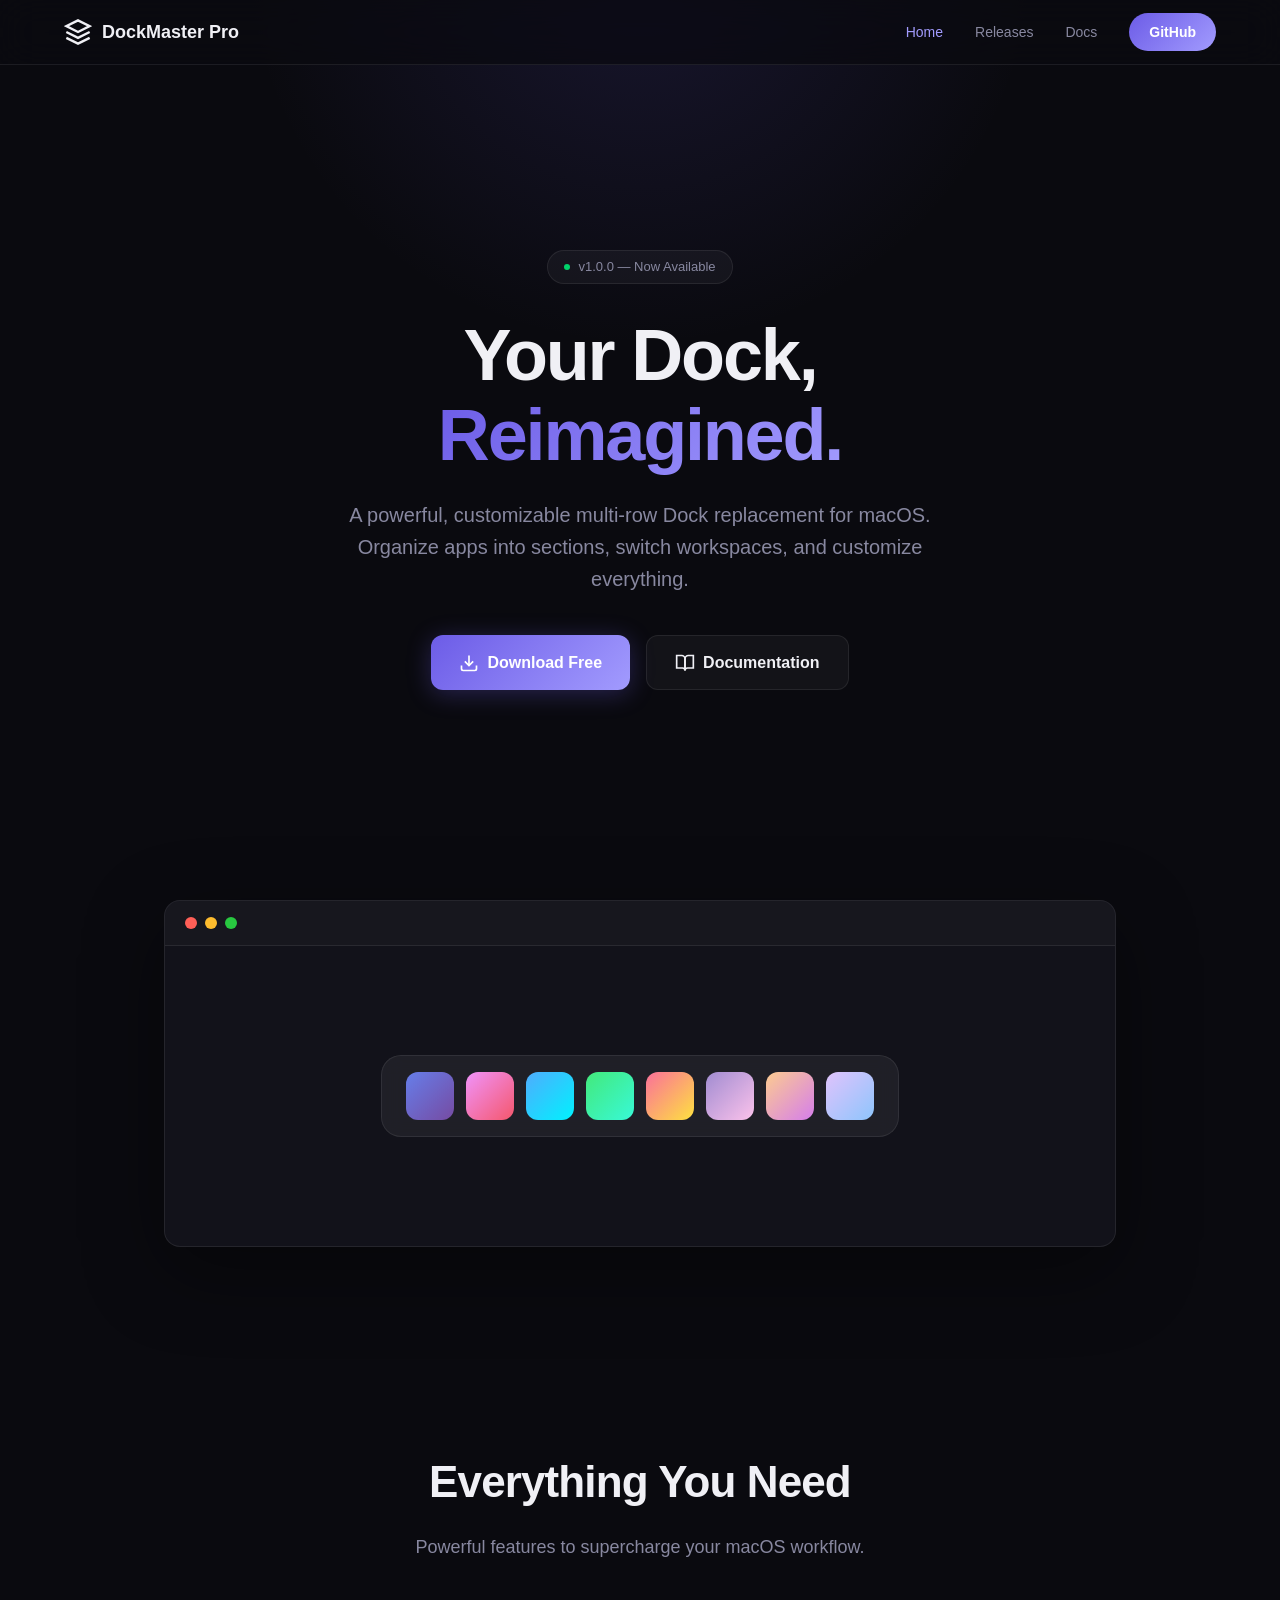
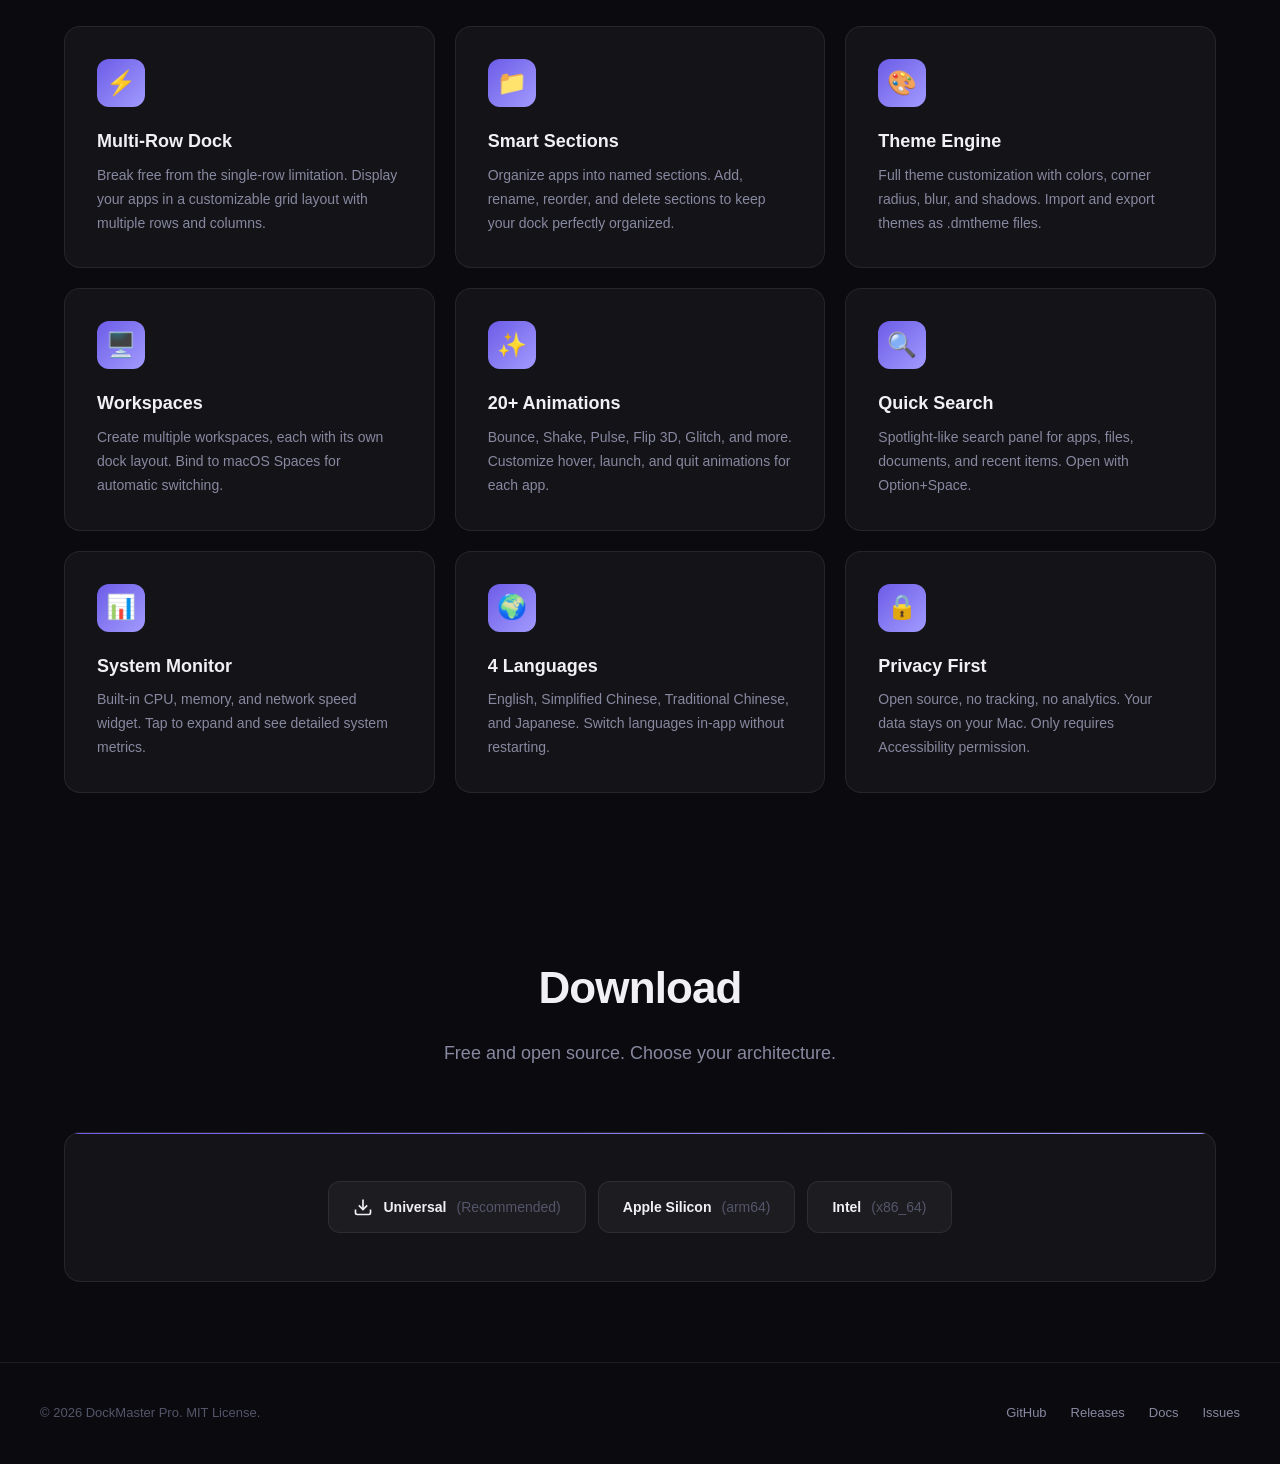
==== index.html @ 3c24e2ac "feat: launch product website" ====
<!DOCTYPE html>
<html lang="en">
<head>
    <meta charset="UTF-8">
    <meta name="viewport" content="width=device-width, initial-scale=1.0">
    <title>DockMaster Pro — Custom Multi-Row Dock for macOS</title>
    <meta name="description" content="A powerful, customizable multi-row Dock replacement for macOS. Organize apps into sections, switch workspaces, and customize everything.">
    <link rel="icon" href="data:image/svg+xml,<svg xmlns='http://www.w3.org/2000/svg' viewBox='0 0 100 100'><text y='.9em' font-size='90'>⚓</text></svg>">
    <link rel="stylesheet" href="css/style.css">
</head>
<body>

<nav id="nav">
    <div class="nav-inner">
        <a href="index.html" class="nav-logo">
            <svg viewBox="0 0 24 24" fill="none" stroke="currentColor" stroke-width="2">
                <path d="M12 2L2 7l10 5 10-5-10-5z"/>
                <path d="M2 17l10 5 10-5"/>
                <path d="M2 12l10 5 10-5"/>
            </svg>
            DockMaster Pro
        </a>
        <button class="nav-toggle" onclick="document.querySelector('.nav-links').classList.toggle('open')" aria-label="Menu">
            <span></span><span></span><span></span>
        </button>
        <div class="nav-links">
            <a href="index.html" class="active">Home</a>
            <a href="releases.html">Releases</a>
            <a href="docs.html">Docs</a>
            <a href="https://github.com/devlive-community/DockMaster" class="nav-cta" target="_blank">GitHub</a>
        </div>
    </div>
</nav>

<section class="hero">
    <div class="hero-badge">
        <span class="dot"></span>
        v1.0.0 — Now Available
    </div>
    <h1>Your Dock,<br><span class="gradient">Reimagined.</span></h1>
    <p>A powerful, customizable multi-row Dock replacement for macOS. Organize apps into sections, switch workspaces, and customize everything.</p>
    <div class="hero-actions">
        <a href="releases.html" class="btn btn-primary">
            <svg width="20" height="20" viewBox="0 0 24 24" fill="none" stroke="currentColor" stroke-width="2"><path d="M21 15v4a2 2 0 0 1-2 2H5a2 2 0 0 1-2-2v-4"/><polyline points="7 10 12 15 17 10"/><line x1="12" y1="15" x2="12" y2="3"/></svg>
            Download Free
        </a>
        <a href="docs.html" class="btn btn-secondary">
            <svg width="20" height="20" viewBox="0 0 24 24" fill="none" stroke="currentColor" stroke-width="2"><path d="M2 3h6a4 4 0 0 1 4 4v14a3 3 0 0 0-3-3H2z"/><path d="M22 3h-6a4 4 0 0 0-4 4v14a3 3 0 0 1 3-3h7z"/></svg>
            Documentation
        </a>
    </div>
</section>

<div class="mockup-container">
    <div class="mockup fade-in">
        <div class="mockup-bar">
            <div class="mockup-dot"></div>
            <div class="mockup-dot"></div>
            <div class="mockup-dot"></div>
        </div>
        <div class="mockup-content">
            <div class="mock-dock">
                <div class="mock-icon" style="background: linear-gradient(135deg, #667eea, #764ba2);"></div>
                <div class="mock-icon" style="background: linear-gradient(135deg, #f093fb, #f5576c);"></div>
                <div class="mock-icon" style="background: linear-gradient(135deg, #4facfe, #00f2fe);"></div>
                <div class="mock-icon" style="background: linear-gradient(135deg, #43e97b, #38f9d7);"></div>
                <div class="mock-icon" style="background: linear-gradient(135deg, #fa709a, #fee140);"></div>
                <div class="mock-icon" style="background: linear-gradient(135deg, #a18cd1, #fbc2eb);"></div>
                <div class="mock-icon" style="background: linear-gradient(135deg, #fccb90, #d57eeb);"></div>
                <div class="mock-icon" style="background: linear-gradient(135deg, #e0c3fc, #8ec5fc);"></div>
            </div>
        </div>
    </div>
</div>

<section class="section" id="features">
    <div class="section-header fade-in">
        <h2>Everything You Need</h2>
        <p>Powerful features to supercharge your macOS workflow.</p>
    </div>
    <div class="features-grid">
        <div class="feature-card fade-in">
            <div class="feature-icon">⚡</div>
            <h3>Multi-Row Dock</h3>
            <p>Break free from the single-row limitation. Display your apps in a customizable grid layout with multiple rows and columns.</p>
        </div>
        <div class="feature-card fade-in">
            <div class="feature-icon">📁</div>
            <h3>Smart Sections</h3>
            <p>Organize apps into named sections. Add, rename, reorder, and delete sections to keep your dock perfectly organized.</p>
        </div>
        <div class="feature-card fade-in">
            <div class="feature-icon">🎨</div>
            <h3>Theme Engine</h3>
            <p>Full theme customization with colors, corner radius, blur, and shadows. Import and export themes as .dmtheme files.</p>
        </div>
        <div class="feature-card fade-in">
            <div class="feature-icon">🖥️</div>
            <h3>Workspaces</h3>
            <p>Create multiple workspaces, each with its own dock layout. Bind to macOS Spaces for automatic switching.</p>
        </div>
        <div class="feature-card fade-in">
            <div class="feature-icon">✨</div>
            <h3>20+ Animations</h3>
            <p>Bounce, Shake, Pulse, Flip 3D, Glitch, and more. Customize hover, launch, and quit animations for each app.</p>
        </div>
        <div class="feature-card fade-in">
            <div class="feature-icon">🔍</div>
            <h3>Quick Search</h3>
            <p>Spotlight-like search panel for apps, files, documents, and recent items. Open with Option+Space.</p>
        </div>
        <div class="feature-card fade-in">
            <div class="feature-icon">📊</div>
            <h3>System Monitor</h3>
            <p>Built-in CPU, memory, and network speed widget. Tap to expand and see detailed system metrics.</p>
        </div>
        <div class="feature-card fade-in">
            <div class="feature-icon">🌍</div>
            <h3>4 Languages</h3>
            <p>English, Simplified Chinese, Traditional Chinese, and Japanese. Switch languages in-app without restarting.</p>
        </div>
        <div class="feature-card fade-in">
            <div class="feature-icon">🔒</div>
            <h3>Privacy First</h3>
            <p>Open source, no tracking, no analytics. Your data stays on your Mac. Only requires Accessibility permission.</p>
        </div>
    </div>
</section>

<section class="section" id="download">
    <div class="section-header fade-in">
        <h2>Download</h2>
        <p>Free and open source. Choose your architecture.</p>
    </div>
    <div class="download-card fade-in">
        <div class="download-options">
            <a href="https://github.com/devlive-community/DockMaster-Pro/releases/latest" class="download-btn" target="_blank">
                <svg width="20" height="20" viewBox="0 0 24 24" fill="none" stroke="currentColor" stroke-width="2"><path d="M21 15v4a2 2 0 0 1-2 2H5a2 2 0 0 1-2-2v-4"/><polyline points="7 10 12 15 17 10"/><line x1="12" y1="15" x2="12" y2="3"/></svg>
                Universal <span class="arch">(Recommended)</span>
            </a>
            <a href="https://github.com/devlive-community/DockMaster-Pro/releases/latest" class="download-btn" target="_blank">
                Apple Silicon <span class="arch">(arm64)</span>
            </a>
            <a href="https://github.com/devlive-community/DockMaster-Pro/releases/latest" class="download-btn" target="_blank">
                Intel <span class="arch">(x86_64)</span>
            </a>
        </div>
    </div>
</section>

<footer>
    <div class="footer-inner">
        <p>© 2026 DockMaster Pro. MIT License.</p>
        <div class="footer-links">
            <a href="https://github.com/devlive-community/DockMaster" target="_blank">GitHub</a>
            <a href="releases.html">Releases</a>
            <a href="docs.html">Docs</a>
            <a href="https://github.com/devlive-community/DockMaster/issues" target="_blank">Issues</a>
        </div>
    </div>
</footer>

<script src="js/main.js"></script>
</body>
</html>
---- css/style.css ----
/* ═══════════════════════════════════════════
   DockMaster Pro — Global Styles
   ═══════════════════════════════════════════ */

:root {
    --bg-primary: #0a0a0f;
    --bg-secondary: #12121a;
    --bg-card: rgba(255, 255, 255, 0.04);
    --bg-card-hover: rgba(255, 255, 255, 0.08);
    --text-primary: #f0f0f5;
    --text-secondary: #8888a0;
    --text-muted: #55556a;
    --accent: #6c5ce7;
    --accent-light: #a29bfe;
    --accent-glow: rgba(108, 92, 231, 0.3);
    --border: rgba(255, 255, 255, 0.08);
    --gradient-1: linear-gradient(135deg, #6c5ce7, #a29bfe);
    --gradient-2: linear-gradient(135deg, #0a0a0f 0%, #1a1a2e 100%);
    --radius: 16px;
    --radius-sm: 8px;
    --transition: 0.3s cubic-bezier(0.4, 0, 0.2, 1);
    --max-width: 1200px;
}

* { margin: 0; padding: 0; box-sizing: border-box; }

html { scroll-behavior: smooth; }

body {
    font-family: -apple-system, BlinkMacSystemFont, 'SF Pro Display', 'Segoe UI', Roboto, sans-serif;
    background: var(--bg-primary);
    color: var(--text-primary);
    line-height: 1.6;
    -webkit-font-smoothing: antialiased;
    overflow-x: hidden;
}

/* ── Navigation ────────────────────────── */
nav {
    position: fixed;
    top: 0;
    width: 100%;
    z-index: 1000;
    backdrop-filter: blur(20px) saturate(180%);
    -webkit-backdrop-filter: blur(20px) saturate(180%);
    background: rgba(10, 10, 15, 0.8);
    border-bottom: 1px solid var(--border);
    transition: var(--transition);
}

nav.scrolled { background: rgba(10, 10, 15, 0.95); }

.nav-inner {
    max-width: var(--max-width);
    margin: 0 auto;
    padding: 0 24px;
    height: 64px;
    display: flex;
    align-items: center;
    justify-content: space-between;
}

.nav-logo {
    display: flex;
    align-items: center;
    gap: 10px;
    font-size: 18px;
    font-weight: 700;
    color: var(--text-primary);
    text-decoration: none;
}

.nav-logo svg { width: 28px; height: 28px; }

.nav-links { display: flex; align-items: center; gap: 32px; }

.nav-links a {
    color: var(--text-secondary);
    text-decoration: none;
    font-size: 14px;
    font-weight: 500;
    transition: var(--transition);
}

.nav-links a:hover { color: var(--text-primary); }
.nav-links a.active { color: var(--accent-light); }

.nav-cta {
    background: var(--gradient-1) !important;
    color: white !important;
    padding: 8px 20px;
    border-radius: 20px;
    font-weight: 600 !important;
    transition: var(--transition);
}

.nav-cta:hover { transform: translateY(-1px); box-shadow: 0 4px 20px var(--accent-glow); }

/* ── Mobile Menu ───────────────────────── */
.nav-toggle {
    display: none;
    flex-direction: column;
    gap: 5px;
    background: none;
    border: none;
    cursor: pointer;
    padding: 4px;
}

.nav-toggle span {
    display: block;
    width: 24px;
    height: 2px;
    background: var(--text-primary);
    border-radius: 2px;
    transition: var(--transition);
}

/* ── Hero ──────────────────────────────── */
.hero {
    min-height: 100vh;
    display: flex;
    flex-direction: column;
    align-items: center;
    justify-content: center;
    text-align: center;
    padding: 120px 24px 80px;
    position: relative;
    overflow: hidden;
}

.hero::before {
    content: '';
    position: absolute;
    top: -50%;
    left: 50%;
    transform: translateX(-50%);
    width: 800px;
    height: 800px;
    background: radial-gradient(circle, var(--accent-glow) 0%, transparent 70%);
    pointer-events: none;
    opacity: 0.5;
}

.hero-badge {
    display: inline-flex;
    align-items: center;
    gap: 8px;
    padding: 6px 16px;
    background: var(--bg-card);
    border: 1px solid var(--border);
    border-radius: 20px;
    font-size: 13px;
    color: var(--text-secondary);
    margin-bottom: 32px;
    position: relative;
}

.hero-badge .dot {
    width: 6px;
    height: 6px;
    background: #00d26a;
    border-radius: 50%;
    animation: pulse 2s ease-in-out infinite;
}

@keyframes pulse {
    0%, 100% { opacity: 1; }
    50% { opacity: 0.3; }
}

.hero h1 {
    font-size: clamp(40px, 8vw, 72px);
    font-weight: 800;
    letter-spacing: -0.03em;
    line-height: 1.1;
    margin-bottom: 24px;
    position: relative;
}

.hero h1 .gradient {
    background: var(--gradient-1);
    -webkit-background-clip: text;
    -webkit-text-fill-color: transparent;
    background-clip: text;
}

.hero p {
    font-size: clamp(16px, 2vw, 20px);
    color: var(--text-secondary);
    max-width: 600px;
    margin-bottom: 40px;
    position: relative;
}

.hero-actions {
    display: flex;
    gap: 16px;
    flex-wrap: wrap;
    justify-content: center;
    position: relative;
}

/* ── Buttons ───────────────────────────── */
.btn {
    display: inline-flex;
    align-items: center;
    gap: 8px;
    padding: 14px 28px;
    border-radius: 12px;
    font-size: 16px;
    font-weight: 600;
    text-decoration: none;
    transition: var(--transition);
    cursor: pointer;
    border: none;
}

.btn-primary {
    background: var(--gradient-1);
    color: white;
    box-shadow: 0 4px 24px var(--accent-glow);
}

.btn-primary:hover {
    transform: translateY(-2px);
    box-shadow: 0 8px 32px var(--accent-glow);
}

.btn-secondary {
    background: var(--bg-card);
    color: var(--text-primary);
    border: 1px solid var(--border);
}

.btn-secondary:hover {
    background: var(--bg-card-hover);
    border-color: rgba(255, 255, 255, 0.15);
}

/* ── Section ───────────────────────────── */
.section {
    max-width: var(--max-width);
    margin: 0 auto;
    padding: 80px 24px;
}

.section-header {
    text-align: center;
    margin-bottom: 64px;
}

.section-header h2 {
    font-size: clamp(28px, 4vw, 44px);
    font-weight: 800;
    letter-spacing: -0.02em;
    margin-bottom: 16px;
}

.section-header p {
    font-size: 18px;
    color: var(--text-secondary);
    max-width: 500px;
    margin: 0 auto;
}

/* ── Feature Grid ──────────────────────── */
.features-grid {
    display: grid;
    grid-template-columns: repeat(auto-fit, minmax(320px, 1fr));
    gap: 20px;
}

.feature-card {
    background: var(--bg-card);
    border: 1px solid var(--border);
    border-radius: var(--radius);
    padding: 32px;
    transition: var(--transition);
}

.feature-card:hover {
    background: var(--bg-card-hover);
    border-color: rgba(255, 255, 255, 0.12);
    transform: translateY(-4px);
}

.feature-icon {
    width: 48px;
    height: 48px;
    border-radius: 12px;
    background: var(--gradient-1);
    display: flex;
    align-items: center;
    justify-content: center;
    margin-bottom: 20px;
    font-size: 24px;
}

.feature-card h3 {
    font-size: 18px;
    font-weight: 700;
    margin-bottom: 8px;
}

.feature-card p {
    font-size: 14px;
    color: var(--text-secondary);
    line-height: 1.7;
}

/* ── Mockup ────────────────────────────── */
.mockup-container {
    max-width: 1000px;
    margin: 0 auto;
    padding: 0 24px 120px;
}

.mockup {
    background: var(--bg-secondary);
    border: 1px solid var(--border);
    border-radius: var(--radius);
    overflow: hidden;
    box-shadow: 0 24px 80px rgba(0, 0, 0, 0.4);
}

.mockup-bar {
    display: flex;
    align-items: center;
    gap: 8px;
    padding: 16px 20px;
    background: rgba(255, 255, 255, 0.02);
    border-bottom: 1px solid var(--border);
}

.mockup-dot {
    width: 12px;
    height: 12px;
    border-radius: 50%;
}

.mockup-dot:nth-child(1) { background: #ff5f57; }
.mockup-dot:nth-child(2) { background: #febc2e; }
.mockup-dot:nth-child(3) { background: #28c840; }

.mockup-content {
    padding: 40px;
    min-height: 300px;
    display: flex;
    flex-direction: column;
    align-items: center;
    justify-content: center;
}

.mock-dock {
    display: flex;
    gap: 12px;
    padding: 16px 24px;
    background: rgba(255, 255, 255, 0.06);
    border: 1px solid var(--border);
    border-radius: 20px;
    backdrop-filter: blur(10px);
}

.mock-icon {
    width: 48px;
    height: 48px;
    border-radius: 12px;
    transition: var(--transition);
}

.mock-icon:hover { transform: translateY(-8px) scale(1.1); }

/* ── Screenshot Grid ───────────────────── */
.screenshot-grid {
    display: grid;
    grid-template-columns: repeat(auto-fit, minmax(300px, 1fr));
    gap: 20px;
}

.screenshot-card {
    background: var(--bg-card);
    border: 1px solid var(--border);
    border-radius: var(--radius);
    overflow: hidden;
    transition: var(--transition);
}

.screenshot-card:hover {
    transform: translateY(-4px);
    border-color: rgba(255, 255, 255, 0.12);
}

.screenshot-placeholder {
    height: 200px;
    background: var(--gradient-2);
    display: flex;
    align-items: center;
    justify-content: center;
    font-size: 48px;
    opacity: 0.5;
}

.screenshot-card .caption {
    padding: 20px;
}

.screenshot-card .caption h4 {
    font-size: 16px;
    font-weight: 600;
    margin-bottom: 4px;
}

.screenshot-card .caption p {
    font-size: 13px;
    color: var(--text-secondary);
}

/* ── Download Card ─────────────────────── */
.download-card {
    background: var(--bg-card);
    border: 1px solid var(--border);
    border-radius: var(--radius);
    padding: 48px;
    text-align: center;
    position: relative;
    overflow: hidden;
}

.download-card::before {
    content: '';
    position: absolute;
    top: 0;
    left: 0;
    right: 0;
    height: 1px;
    background: var(--gradient-1);
}

.download-card h2 {
    font-size: 32px;
    font-weight: 800;
    margin-bottom: 12px;
}

.download-card > p {
    color: var(--text-secondary);
    margin-bottom: 32px;
}

.download-options {
    display: flex;
    gap: 12px;
    justify-content: center;
    flex-wrap: wrap;
}

.download-btn {
    display: inline-flex;
    align-items: center;
    gap: 10px;
    padding: 14px 24px;
    border-radius: 12px;
    font-size: 14px;
    font-weight: 600;
    text-decoration: none;
    transition: var(--transition);
    border: 1px solid var(--border);
    color: var(--text-primary);
    background: var(--bg-card);
}

.download-btn:hover {
    background: var(--bg-card-hover);
    transform: translateY(-2px);
}

.download-btn .arch {
    color: var(--text-muted);
    font-weight: 400;
}

/* ── Releases Page ─────────────────────── */
.releases-list {
    display: flex;
    flex-direction: column;
    gap: 24px;
}

.release-item {
    background: var(--bg-card);
    border: 1px solid var(--border);
    border-radius: var(--radius);
    padding: 32px;
    transition: var(--transition);
}

.release-item:hover {
    background: var(--bg-card-hover);
    border-color: rgba(255, 255, 255, 0.12);
}

.release-header {
    display: flex;
    align-items: center;
    justify-content: space-between;
    margin-bottom: 16px;
    flex-wrap: wrap;
    gap: 12px;
}

.release-tag {
    font-size: 24px;
    font-weight: 700;
}

.release-date {
    font-size: 13px;
    color: var(--text-muted);
}

.release-notes {
    color: var(--text-secondary);
    line-height: 1.8;
}

.release-notes h3 {
    color: var(--text-primary);
    font-size: 16px;
    margin: 16px 0 8px;
}

.release-notes ul {
    list-style: none;
    padding-left: 0;
}

.release-notes li {
    position: relative;
    padding-left: 20px;
    margin-bottom: 4px;
}

.release-notes li::before {
    content: '•';
    position: absolute;
    left: 0;
    color: var(--accent);
}

.release-assets {
    display: flex;
    gap: 12px;
    margin-top: 20px;
    flex-wrap: wrap;
}

.release-asset {
    display: inline-flex;
    align-items: center;
    gap: 6px;
    padding: 8px 16px;
    background: var(--bg-secondary);
    border: 1px solid var(--border);
    border-radius: var(--radius-sm);
    font-size: 13px;
    color: var(--text-secondary);
    text-decoration: none;
    transition: var(--transition);
}

.release-asset:hover {
    background: var(--bg-card-hover);
    color: var(--text-primary);
}

/* ── Docs Page ─────────────────────────── */
.docs-layout {
    display: grid;
    grid-template-columns: 260px 1fr;
    gap: 48px;
    max-width: var(--max-width);
    margin: 0 auto;
    padding: 100px 24px 80px;
}

.docs-sidebar {
    position: sticky;
    top: 80px;
    height: fit-content;
}

.docs-sidebar h3 {
    font-size: 13px;
    text-transform: uppercase;
    letter-spacing: 0.1em;
    color: var(--text-muted);
    margin-bottom: 12px;
    padding: 0 12px;
}

.docs-nav {
    list-style: none;
}

.docs-nav li {
    margin-bottom: 2px;
}

.docs-nav a {
    display: block;
    padding: 8px 12px;
    color: var(--text-secondary);
    text-decoration: none;
    font-size: 14px;
    border-radius: var(--radius-sm);
    transition: var(--transition);
}

.docs-nav a:hover {
    background: var(--bg-card);
    color: var(--text-primary);
}

.docs-nav a.active {
    background: var(--bg-card-hover);
    color: var(--accent-light);
}

.docs-content {
    max-width: 720px;
}

.docs-content h1 {
    font-size: 36px;
    font-weight: 800;
    margin-bottom: 16px;
}

.docs-content h2 {
    font-size: 24px;
    font-weight: 700;
    margin: 48px 0 16px;
    padding-top: 24px;
    border-top: 1px solid var(--border);
}

.docs-content h3 {
    font-size: 18px;
    font-weight: 600;
    margin: 32px 0 12px;
}

.docs-content p {
    color: var(--text-secondary);
    margin-bottom: 16px;
    line-height: 1.8;
}

.docs-content code {
    background: var(--bg-secondary);
    border: 1px solid var(--border);
    padding: 2px 8px;
    border-radius: 4px;
    font-size: 14px;
    font-family: 'SF Mono', 'Fira Code', monospace;
}

.docs-content pre {
    background: var(--bg-secondary);
    border: 1px solid var(--border);
    border-radius: var(--radius-sm);
    padding: 20px;
    overflow-x: auto;
    margin: 16px 0;
}

.docs-content pre code {
    background: none;
    border: none;
    padding: 0;
}

.docs-content ul, .docs-content ol {
    color: var(--text-secondary);
    padding-left: 24px;
    margin-bottom: 16px;
}

.docs-content li {
    margin-bottom: 8px;
    line-height: 1.7;
}

/* ── Footer ────────────────────────────── */
footer {
    border-top: 1px solid var(--border);
    padding: 40px 24px;
}

.footer-inner {
    max-width: var(--max-width);
    margin: 0 auto;
    display: flex;
    justify-content: space-between;
    align-items: center;
    flex-wrap: wrap;
    gap: 16px;
}

.footer-inner p {
    font-size: 13px;
    color: var(--text-muted);
}

.footer-links { display: flex; gap: 24px; }

.footer-links a {
    font-size: 13px;
    color: var(--text-secondary);
    text-decoration: none;
    transition: var(--transition);
}

.footer-links a:hover { color: var(--text-primary); }

/* ── Animations ────────────────────────── */
.fade-in {
    opacity: 0;
    transform: translateY(20px);
    transition: opacity 0.6s ease, transform 0.6s ease;
}

.fade-in.visible {
    opacity: 1;
    transform: translateY(0);
}

/* ── Responsive ────────────────────────── */
@media (max-width: 768px) {
    .nav-links { display: none; }
    .nav-toggle { display: flex; }
    .nav-links.open {
        display: flex;
        flex-direction: column;
        position: absolute;
        top: 64px;
        left: 0;
        right: 0;
        background: rgba(10, 10, 15, 0.98);
        padding: 24px;
        gap: 16px;
        border-bottom: 1px solid var(--border);
    }
    .hero { padding: 100px 24px 60px; }
    .features-grid { grid-template-columns: 1fr; }
    .screenshot-grid { grid-template-columns: 1fr; }
    .download-card { padding: 32px 24px; }
    .footer-inner { flex-direction: column; }
    .docs-layout { grid-template-columns: 1fr; }
    .docs-sidebar { position: static; }
    .release-header { flex-direction: column; align-items: flex-start; }
}
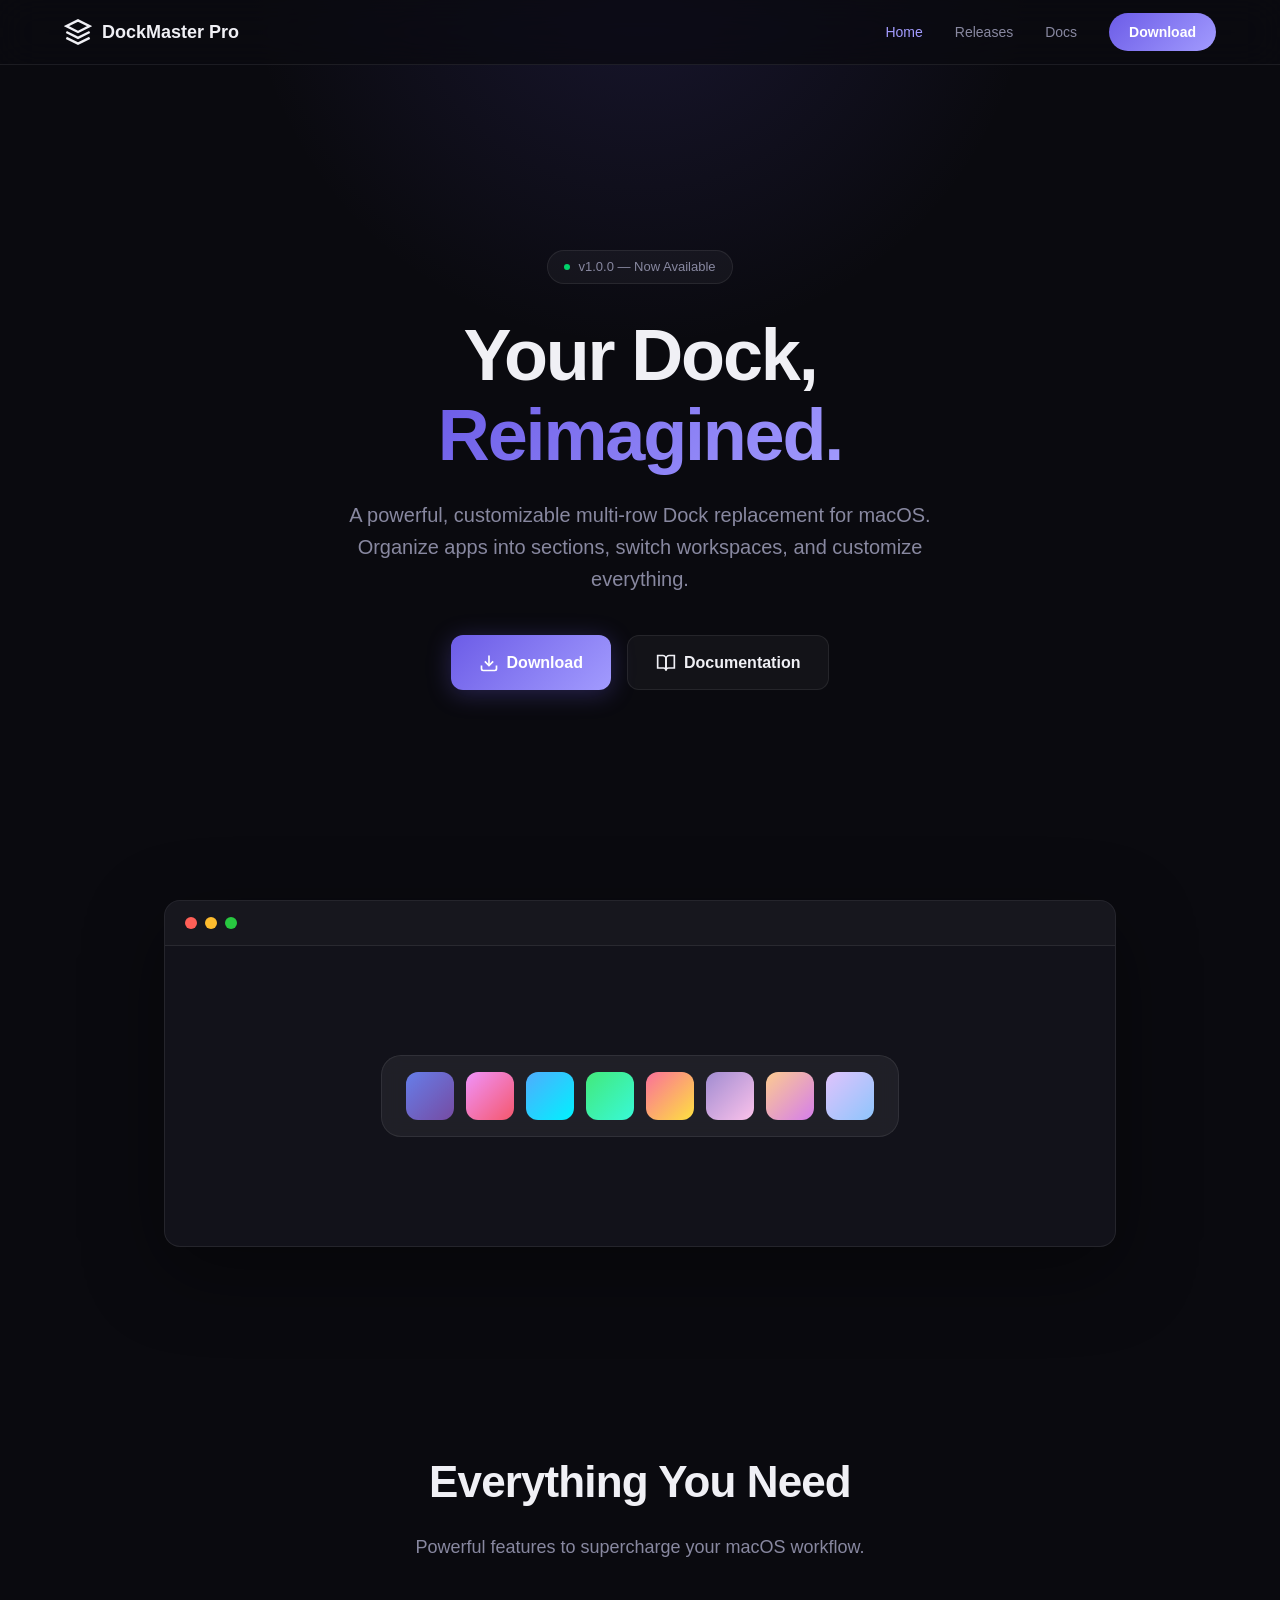
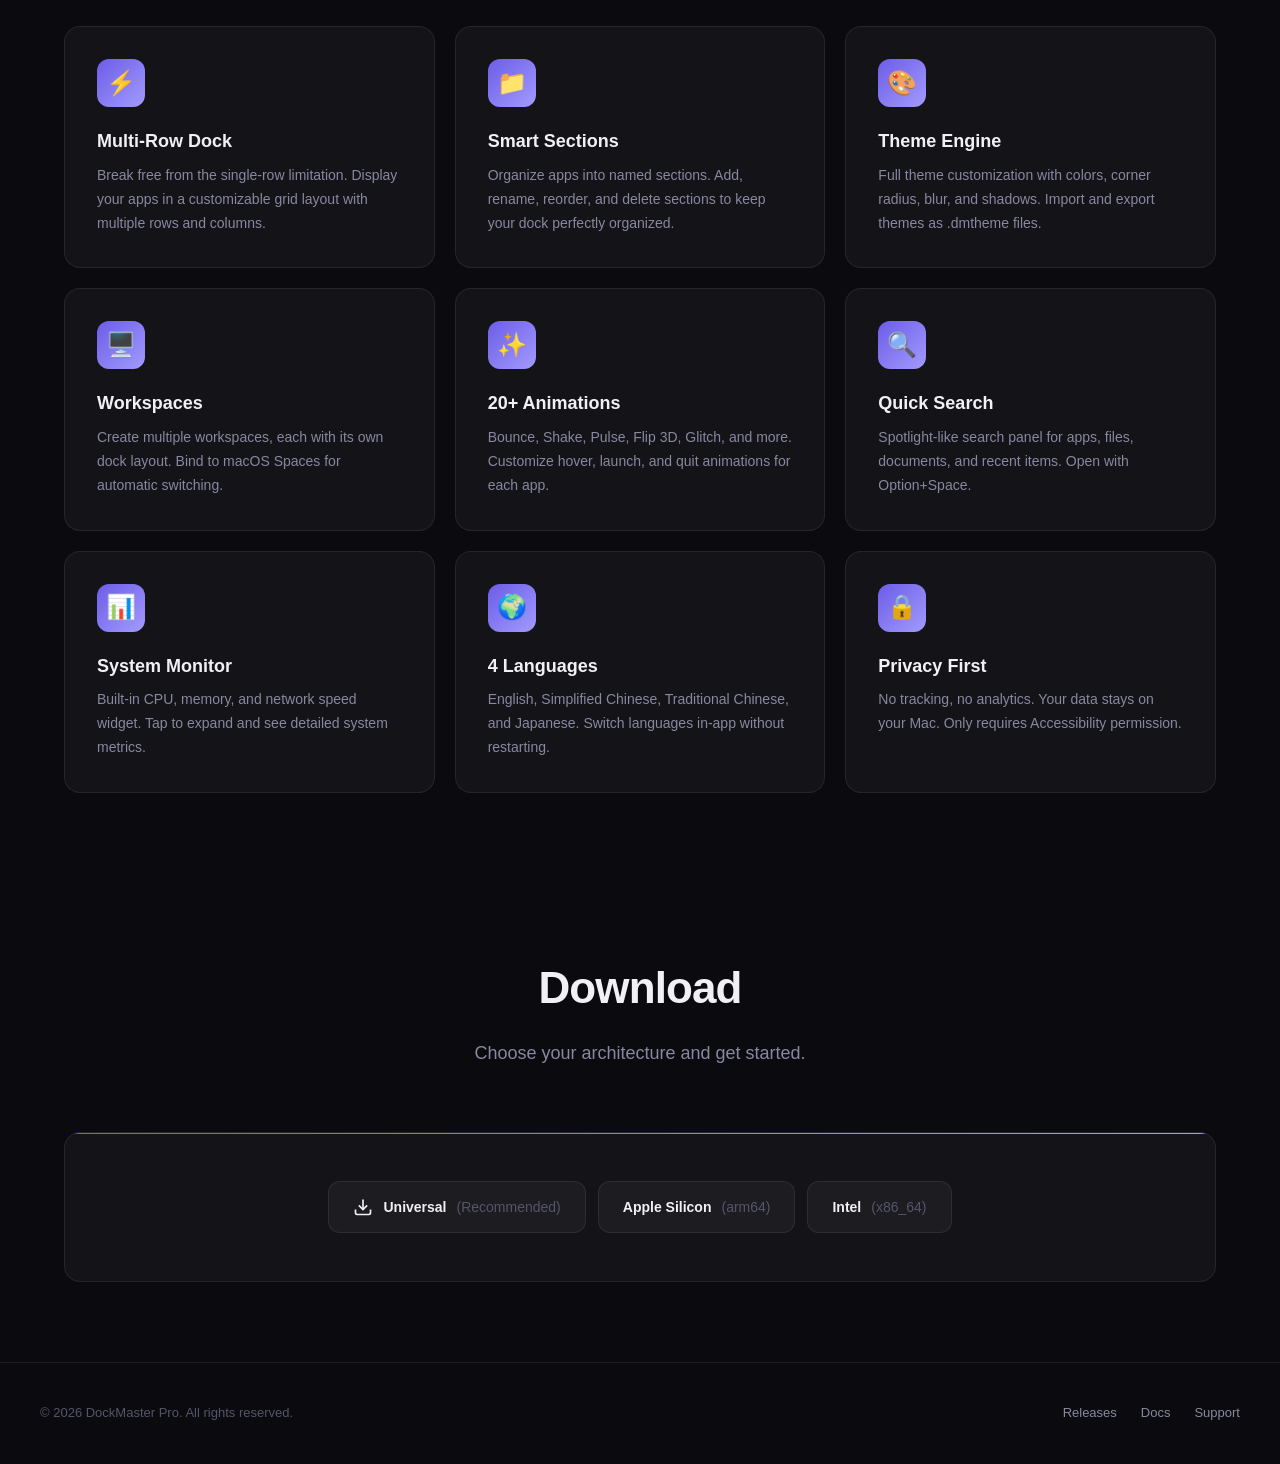
==== commit 26fd29c5: "feat: launch product website" ====
--- a/index.html
+++ b/index.html
@@ -27,7 +27,7 @@
             <a href="index.html" class="active">Home</a>
             <a href="releases.html">Releases</a>
             <a href="docs.html">Docs</a>
-            <a href="https://github.com/devlive-community/DockMaster" class="nav-cta" target="_blank">GitHub</a>
+            <a href="#download" class="nav-cta">Download</a>
         </div>
     </div>
 </nav>
@@ -40,9 +40,9 @@
     <h1>Your Dock,<br><span class="gradient">Reimagined.</span></h1>
     <p>A powerful, customizable multi-row Dock replacement for macOS. Organize apps into sections, switch workspaces, and customize everything.</p>
     <div class="hero-actions">
-        <a href="releases.html" class="btn btn-primary">
+        <a href="#download" class="btn btn-primary">
             <svg width="20" height="20" viewBox="0 0 24 24" fill="none" stroke="currentColor" stroke-width="2"><path d="M21 15v4a2 2 0 0 1-2 2H5a2 2 0 0 1-2-2v-4"/><polyline points="7 10 12 15 17 10"/><line x1="12" y1="15" x2="12" y2="3"/></svg>
-            Download Free
+            Download
         </a>
         <a href="docs.html" class="btn btn-secondary">
             <svg width="20" height="20" viewBox="0 0 24 24" fill="none" stroke="currentColor" stroke-width="2"><path d="M2 3h6a4 4 0 0 1 4 4v14a3 3 0 0 0-3-3H2z"/><path d="M22 3h-6a4 4 0 0 0-4 4v14a3 3 0 0 1 3-3h7z"/></svg>
@@ -122,7 +122,7 @@
         <div class="feature-card fade-in">
             <div class="feature-icon">🔒</div>
             <h3>Privacy First</h3>
-            <p>Open source, no tracking, no analytics. Your data stays on your Mac. Only requires Accessibility permission.</p>
+            <p>No tracking, no analytics. Your data stays on your Mac. Only requires Accessibility permission.</p>
         </div>
     </div>
 </section>
@@ -130,18 +130,18 @@
 <section class="section" id="download">
     <div class="section-header fade-in">
         <h2>Download</h2>
-        <p>Free and open source. Choose your architecture.</p>
+        <p>Choose your architecture and get started.</p>
     </div>
     <div class="download-card fade-in">
         <div class="download-options">
-            <a href="https://github.com/devlive-community/DockMaster-Pro/releases/latest" class="download-btn" target="_blank">
+            <a href="releases.html" class="download-btn">
                 <svg width="20" height="20" viewBox="0 0 24 24" fill="none" stroke="currentColor" stroke-width="2"><path d="M21 15v4a2 2 0 0 1-2 2H5a2 2 0 0 1-2-2v-4"/><polyline points="7 10 12 15 17 10"/><line x1="12" y1="15" x2="12" y2="3"/></svg>
                 Universal <span class="arch">(Recommended)</span>
             </a>
-            <a href="https://github.com/devlive-community/DockMaster-Pro/releases/latest" class="download-btn" target="_blank">
+            <a href="releases.html" class="download-btn">
                 Apple Silicon <span class="arch">(arm64)</span>
             </a>
-            <a href="https://github.com/devlive-community/DockMaster-Pro/releases/latest" class="download-btn" target="_blank">
+            <a href="releases.html" class="download-btn">
                 Intel <span class="arch">(x86_64)</span>
             </a>
         </div>
@@ -150,12 +150,11 @@
 
 <footer>
     <div class="footer-inner">
-        <p>© 2026 DockMaster Pro. MIT License.</p>
+        <p>© 2026 DockMaster Pro. All rights reserved.</p>
         <div class="footer-links">
-            <a href="https://github.com/devlive-community/DockMaster" target="_blank">GitHub</a>
             <a href="releases.html">Releases</a>
             <a href="docs.html">Docs</a>
-            <a href="https://github.com/devlive-community/DockMaster/issues" target="_blank">Issues</a>
+            <a href="mailto:support@dockmaster.app">Support</a>
         </div>
     </div>
 </footer>
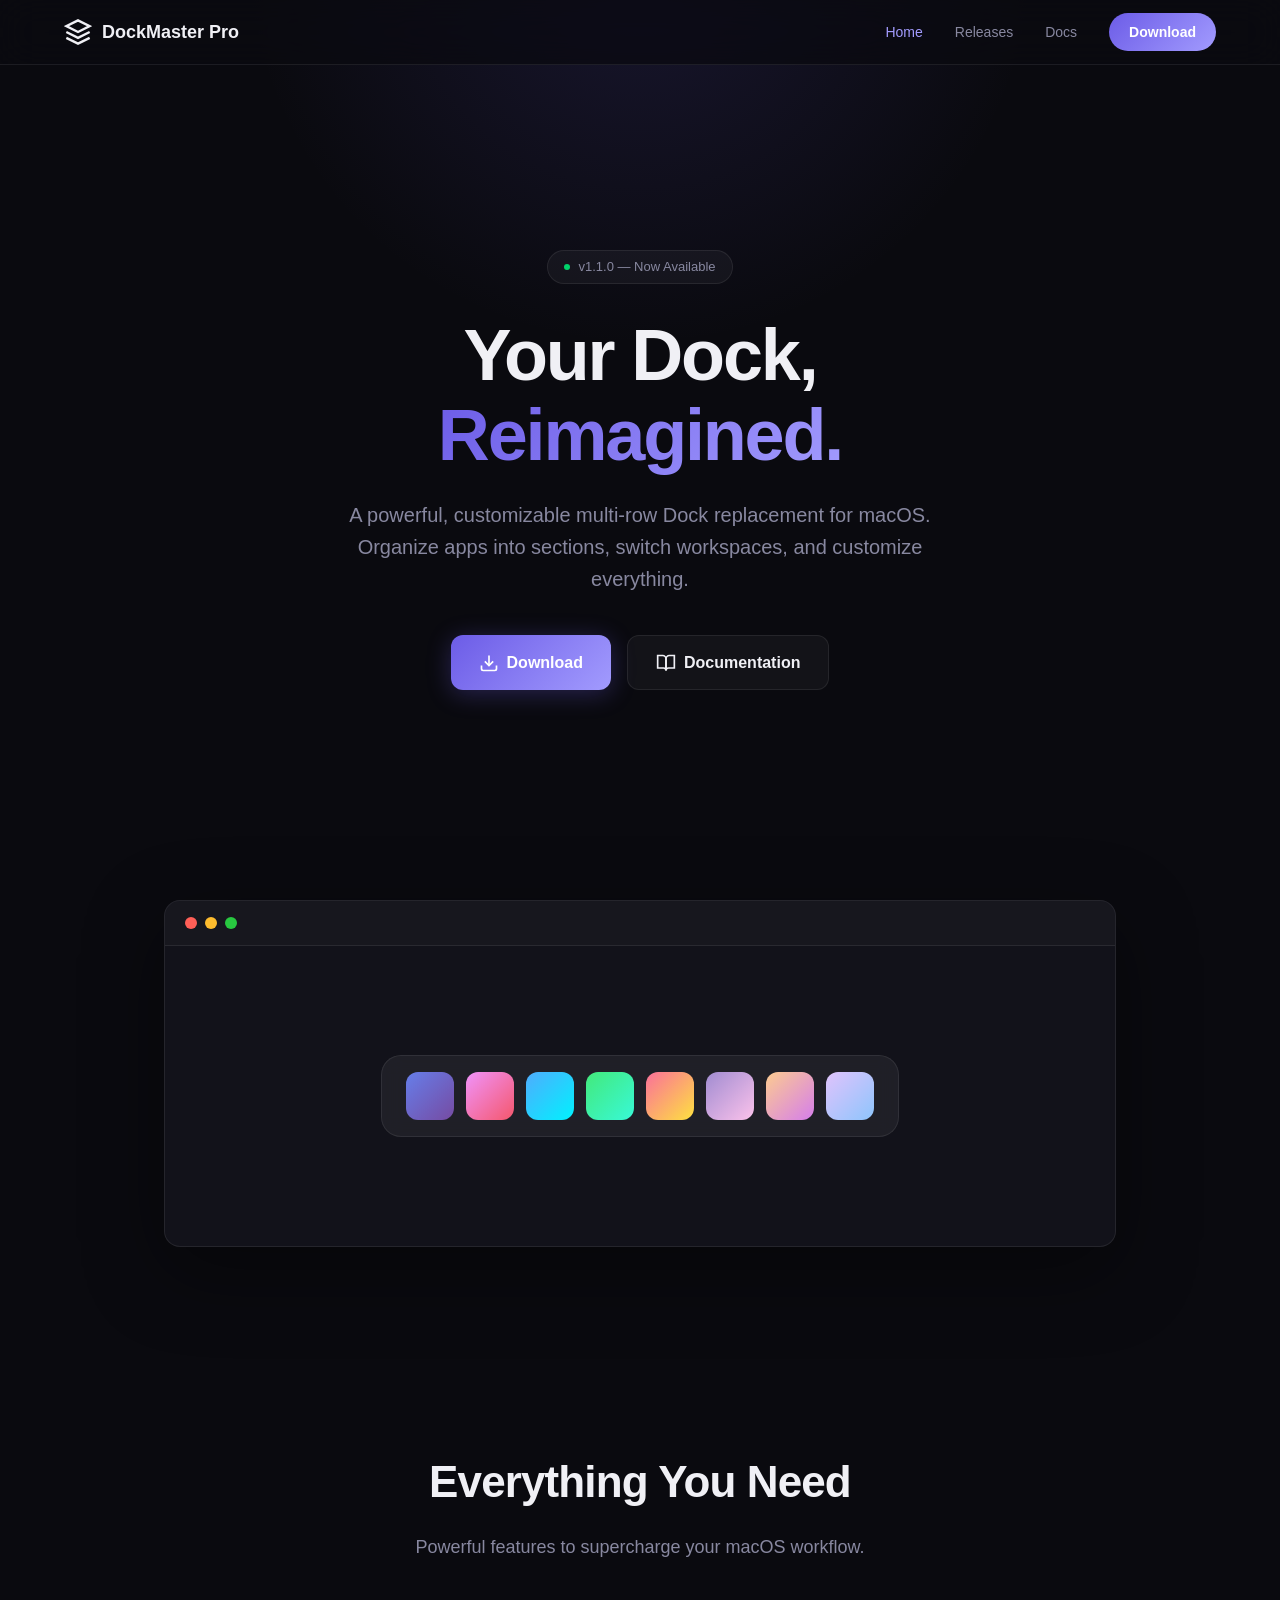
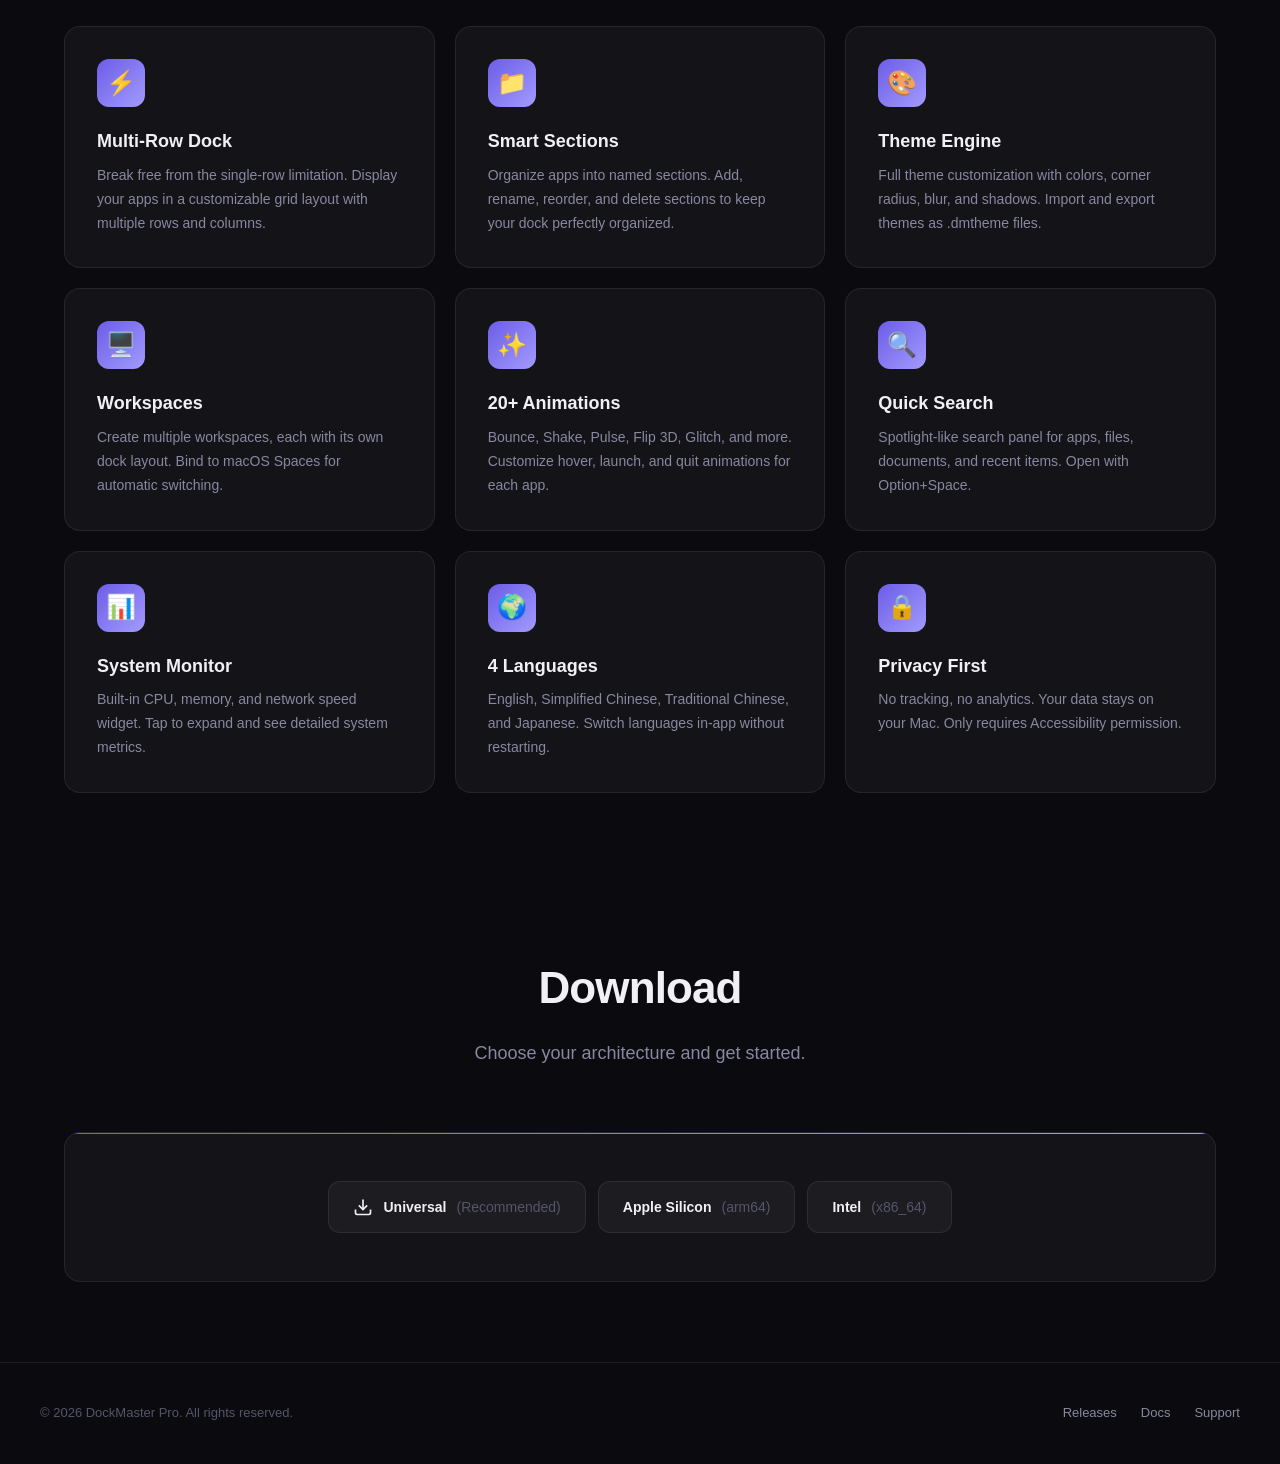
==== commit b5bd3d8f: "feat: release v1.1.0 with hover magnification, icon badges, drawer UX, and drag-and-drop" ====
--- a/index.html
+++ b/index.html
@@ -35,7 +35,7 @@
 <section class="hero">
     <div class="hero-badge">
         <span class="dot"></span>
-        v1.0.0 — Now Available
+        v1.1.0 — Now Available
     </div>
     <h1>Your Dock,<br><span class="gradient">Reimagined.</span></h1>
     <p>A powerful, customizable multi-row Dock replacement for macOS. Organize apps into sections, switch workspaces, and customize everything.</p>
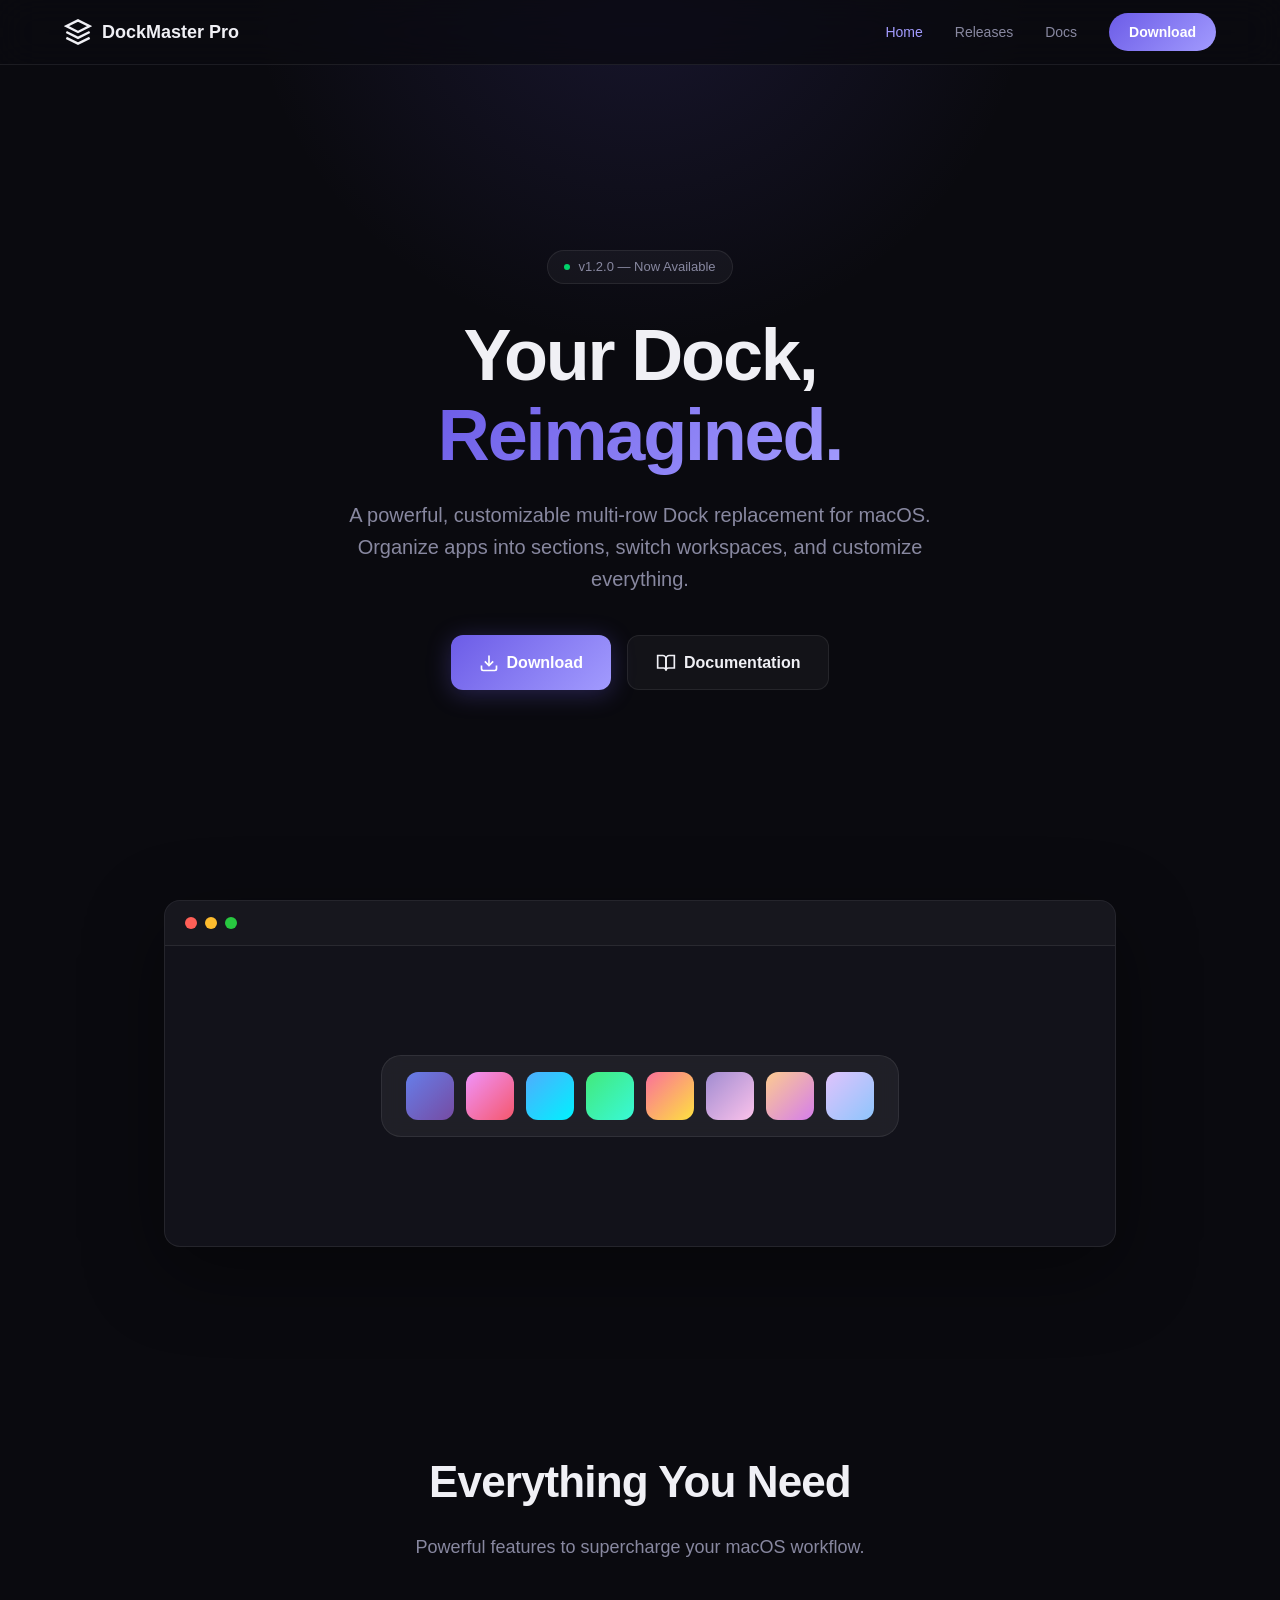
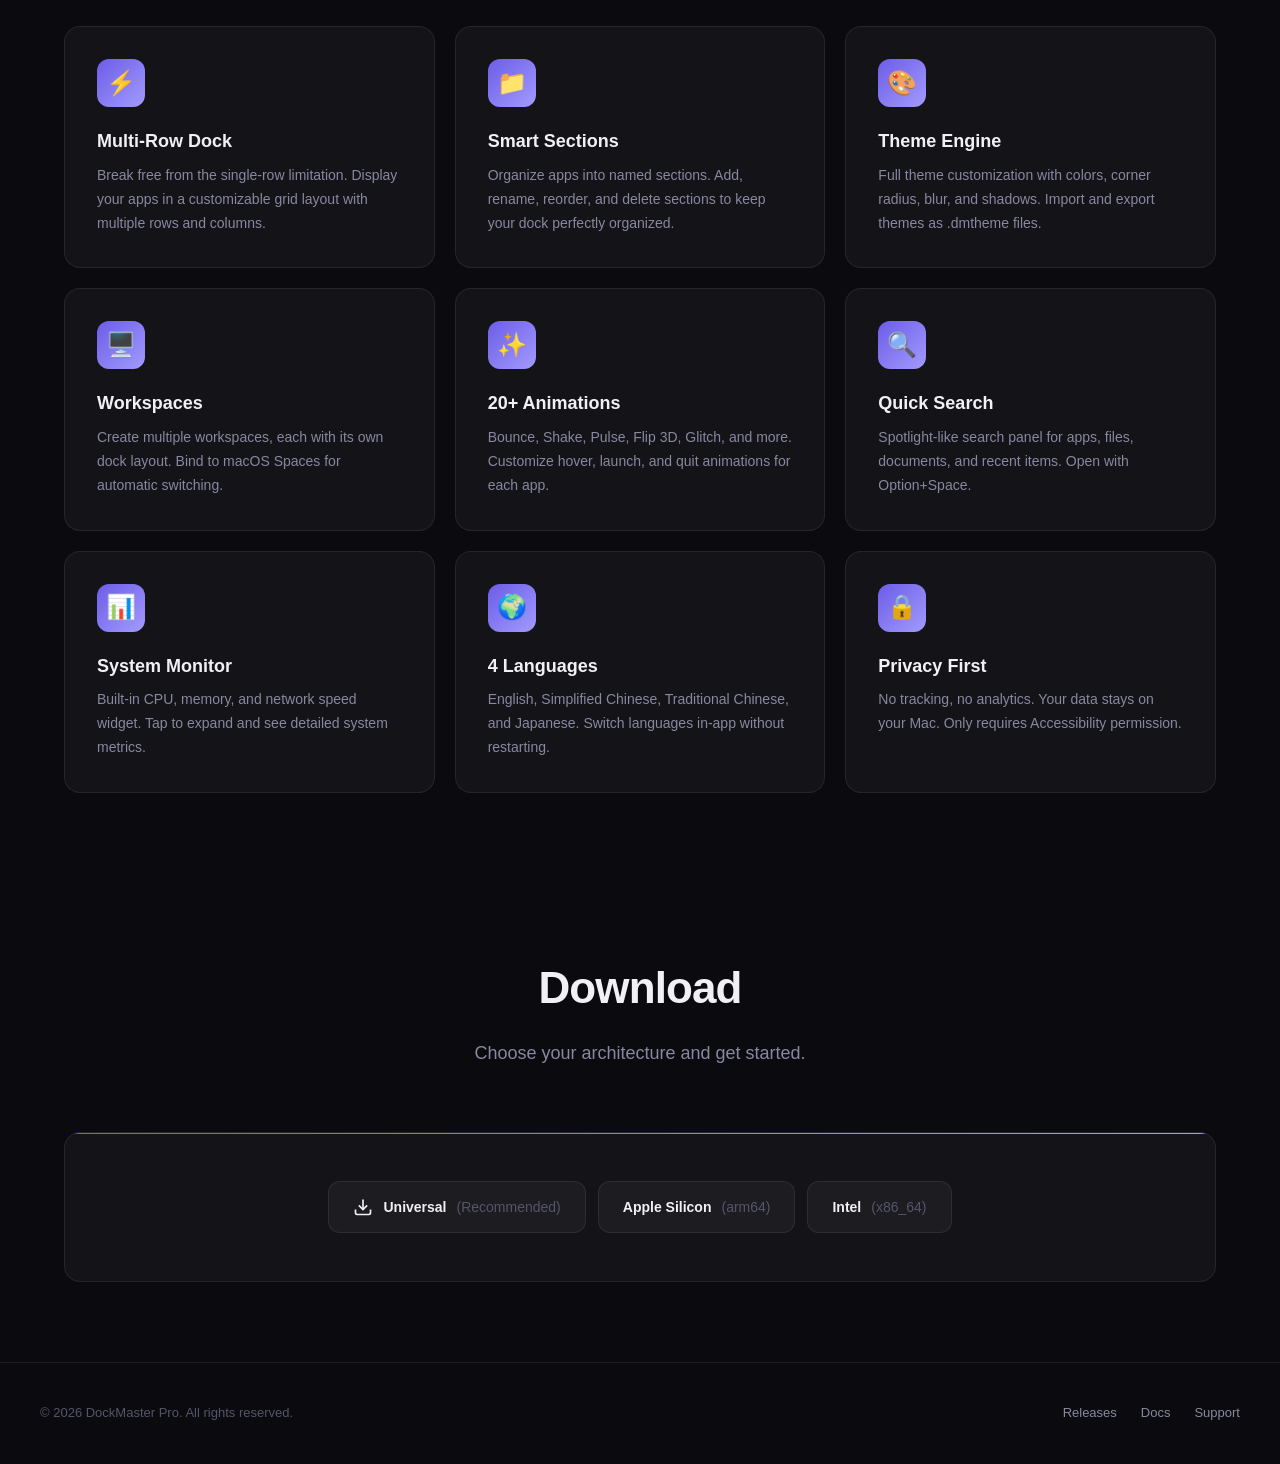
==== commit cd6b481e: "docs: add v1.2.0 release notes and update to latest version" ====
--- a/index.html
+++ b/index.html
@@ -35,7 +35,7 @@
 <section class="hero">
     <div class="hero-badge">
         <span class="dot"></span>
-        v1.1.0 — Now Available
+        v1.2.0 — Now Available
     </div>
     <h1>Your Dock,<br><span class="gradient">Reimagined.</span></h1>
     <p>A powerful, customizable multi-row Dock replacement for macOS. Organize apps into sections, switch workspaces, and customize everything.</p>
--- a/css/style.css
+++ b/css/style.css
@@ -690,6 +690,43 @@
 .docs-content li {
     margin-bottom: 8px;
     line-height: 1.7;
+}
+
+/* ── Docs Table ──────────────────────── */
+.docs-table {
+    width: 100%;
+    border-collapse: collapse;
+    margin: 16px 0;
+    font-size: 14px;
+}
+
+.docs-table thead {
+    background: var(--bg-card);
+}
+
+.docs-table th {
+    text-align: left;
+    padding: 12px 16px;
+    font-weight: 600;
+    color: var(--text-primary);
+    border-bottom: 2px solid var(--border);
+}
+
+.docs-table td {
+    padding: 12px 16px;
+    border-bottom: 1px solid var(--border);
+    color: var(--text-secondary);
+}
+
+.docs-table tbody tr:hover {
+    background: var(--bg-card-hover);
+}
+
+.docs-table code {
+    background: var(--bg-card);
+    padding: 2px 6px;
+    border-radius: 4px;
+    font-size: 13px;
 }
 
 /* ── Footer ────────────────────────────── */
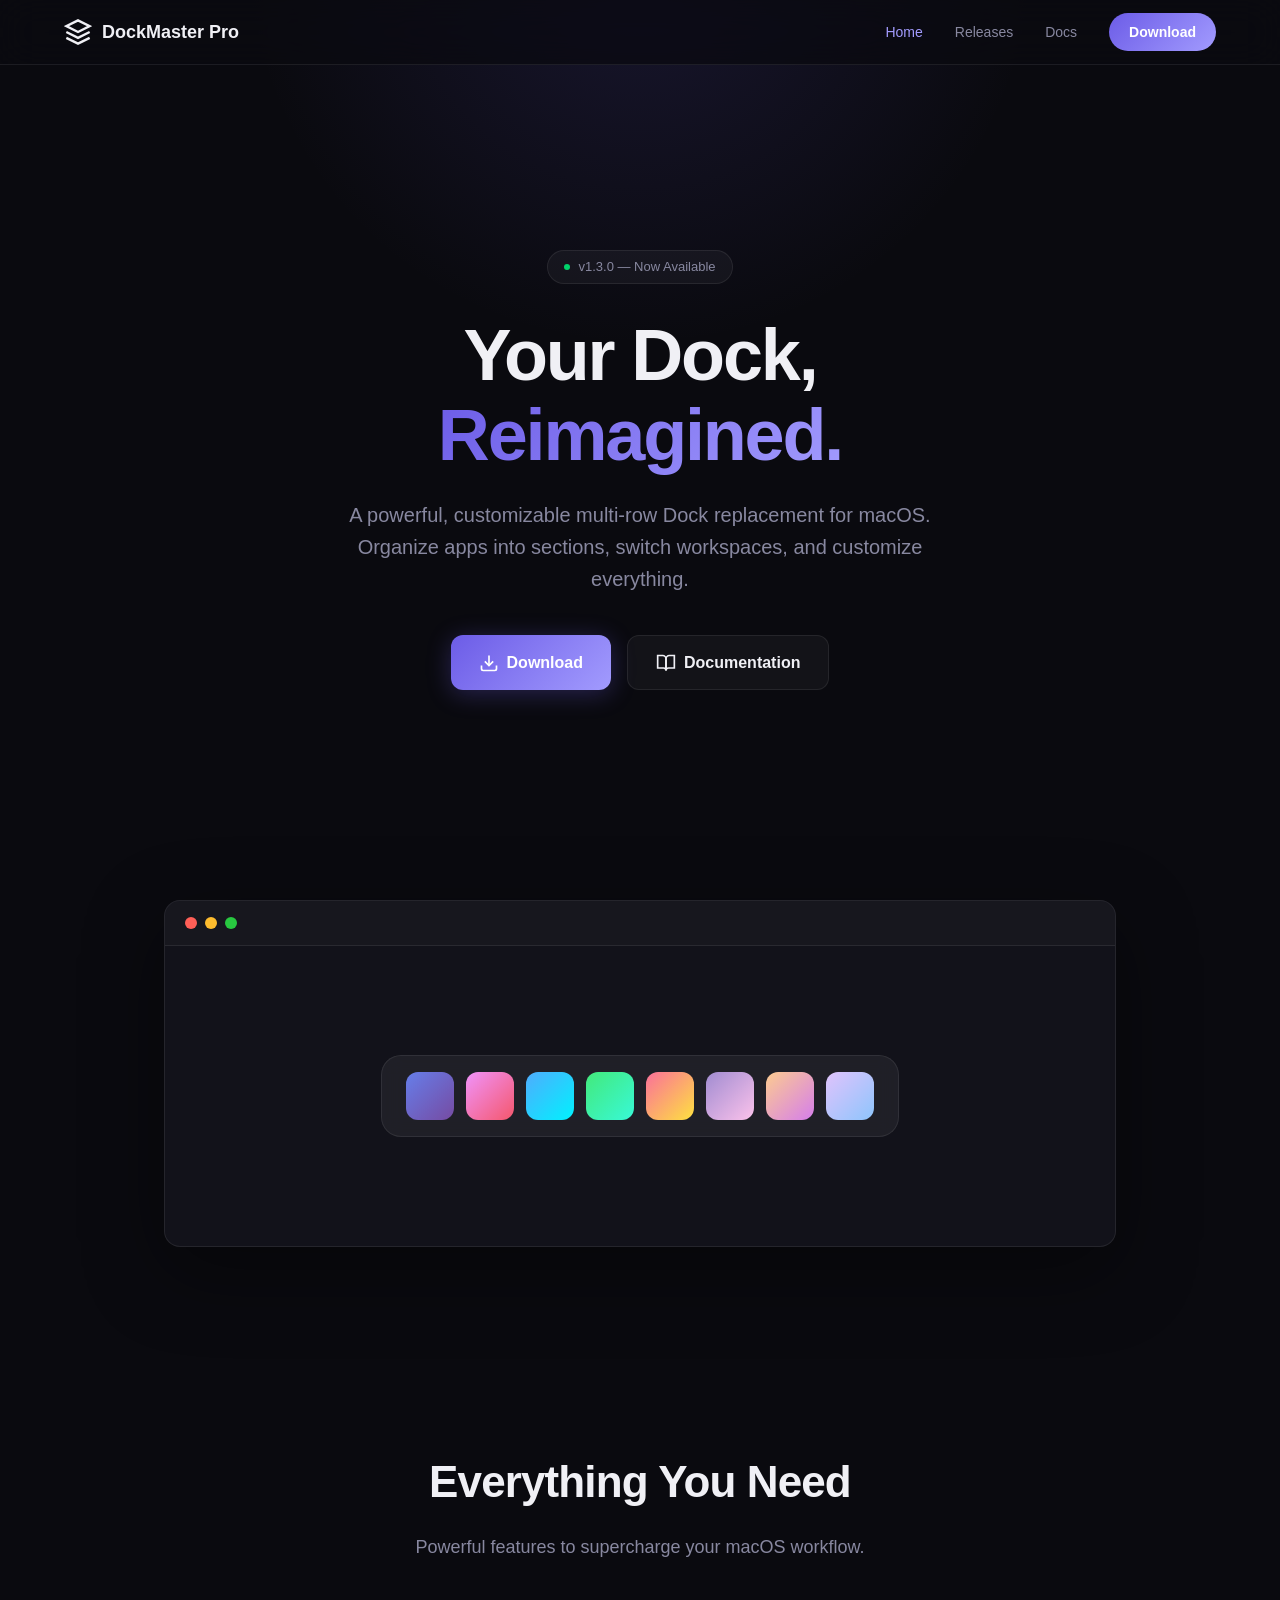
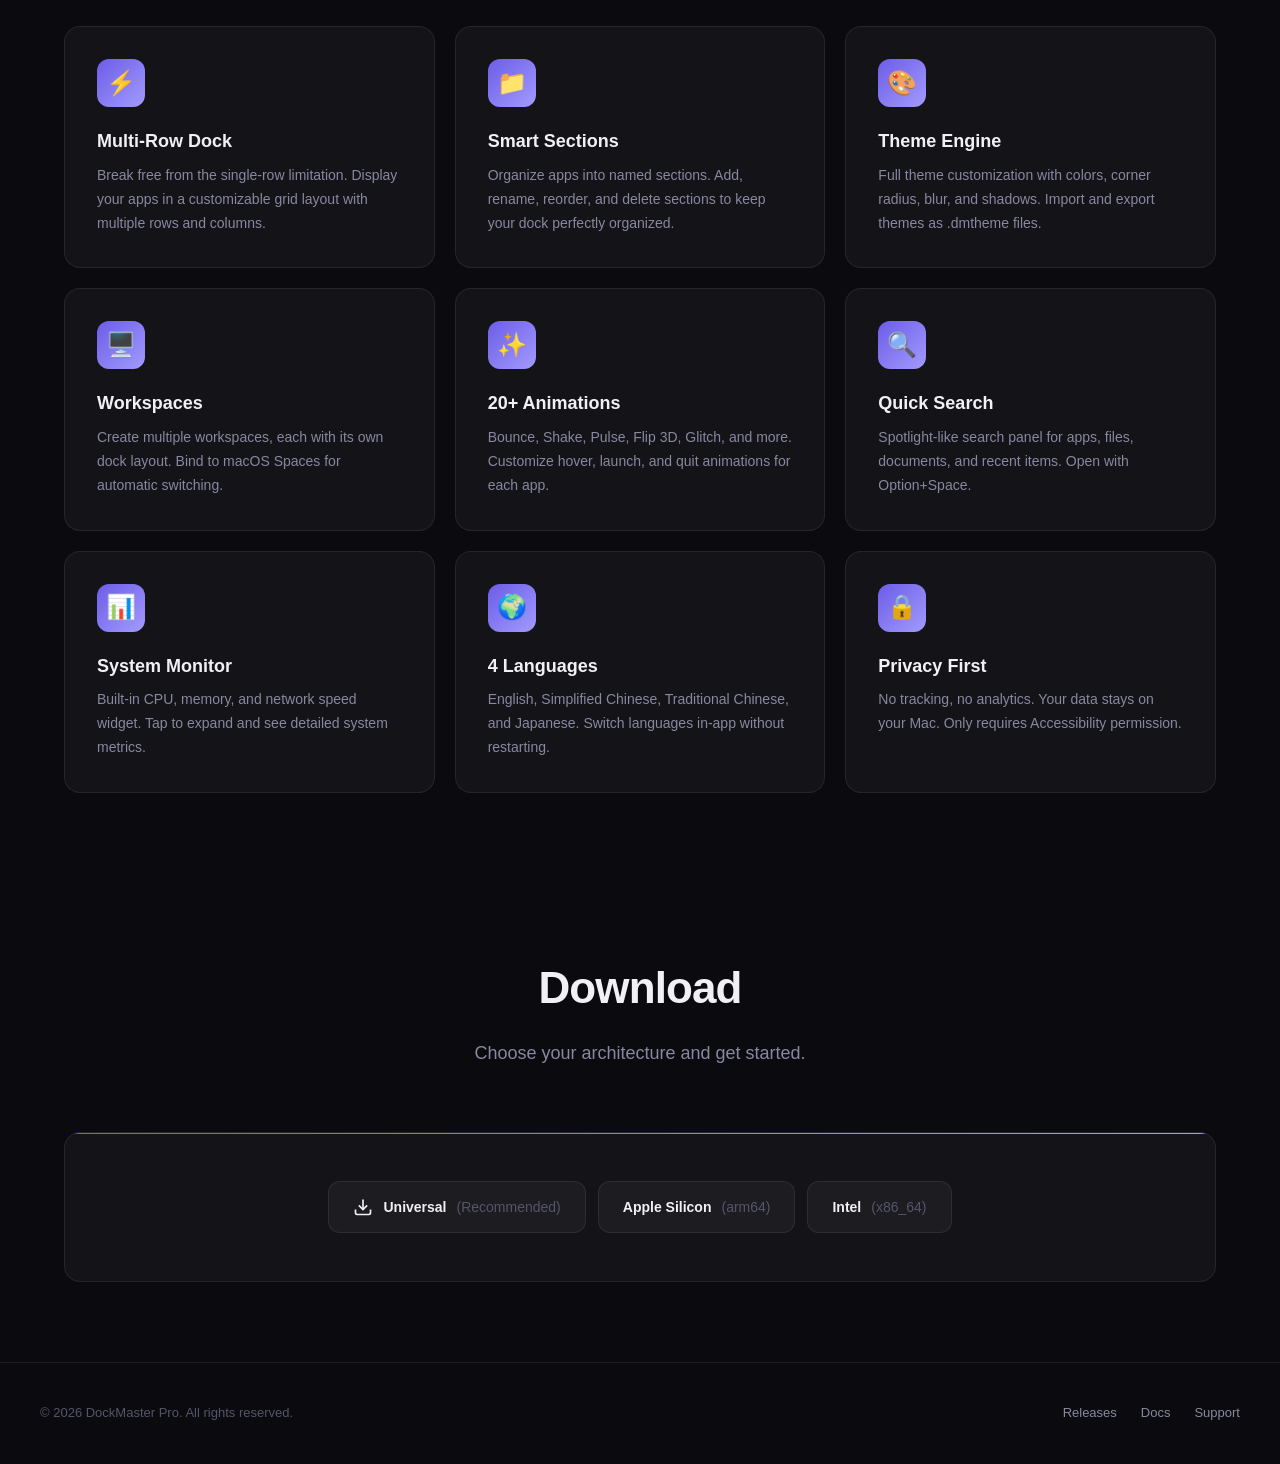
==== commit 4da4bde6: "docs: add v1.3.0 release notes and update to latest version - add v1.3.0 release block with 10 featu" ====
--- a/index.html
+++ b/index.html
@@ -35,7 +35,7 @@
 <section class="hero">
     <div class="hero-badge">
         <span class="dot"></span>
-        v1.2.0 — Now Available
+        v1.3.0 — Now Available
     </div>
     <h1>Your Dock,<br><span class="gradient">Reimagined.</span></h1>
     <p>A powerful, customizable multi-row Dock replacement for macOS. Organize apps into sections, switch workspaces, and customize everything.</p>
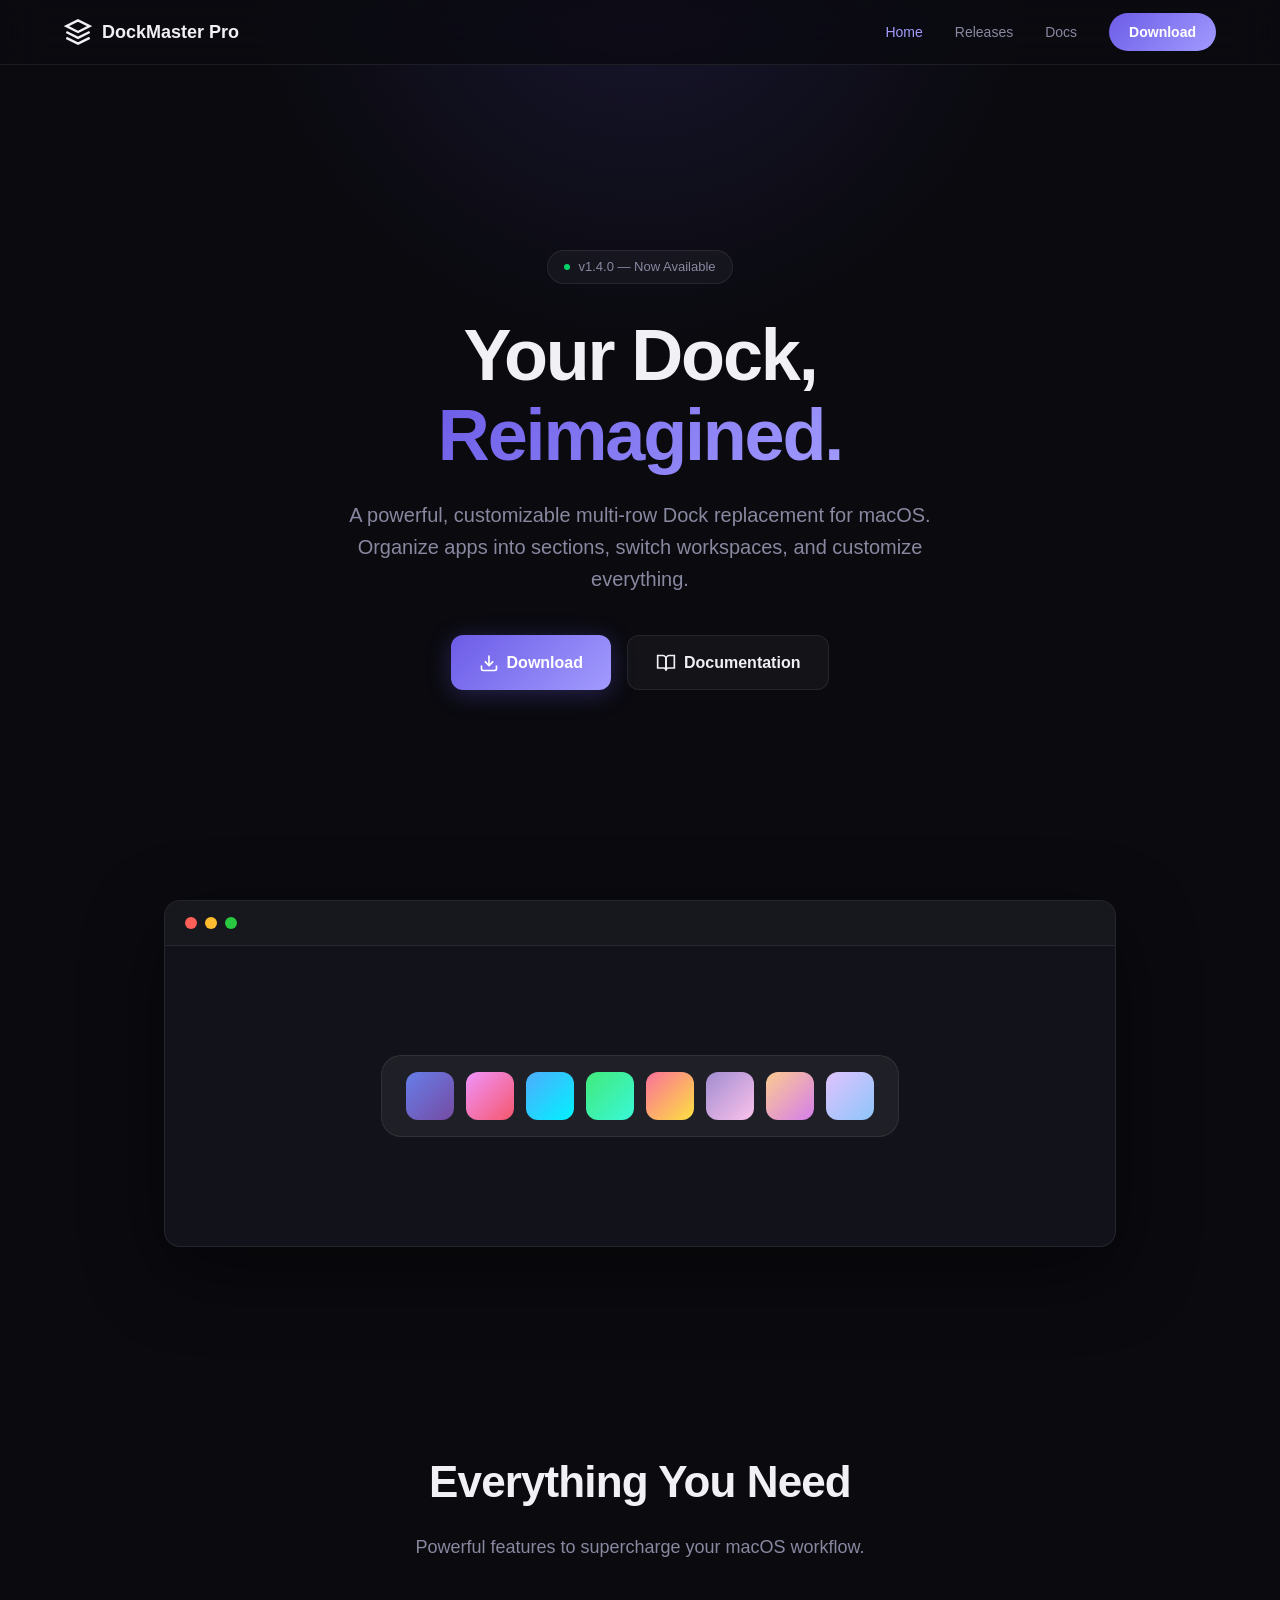
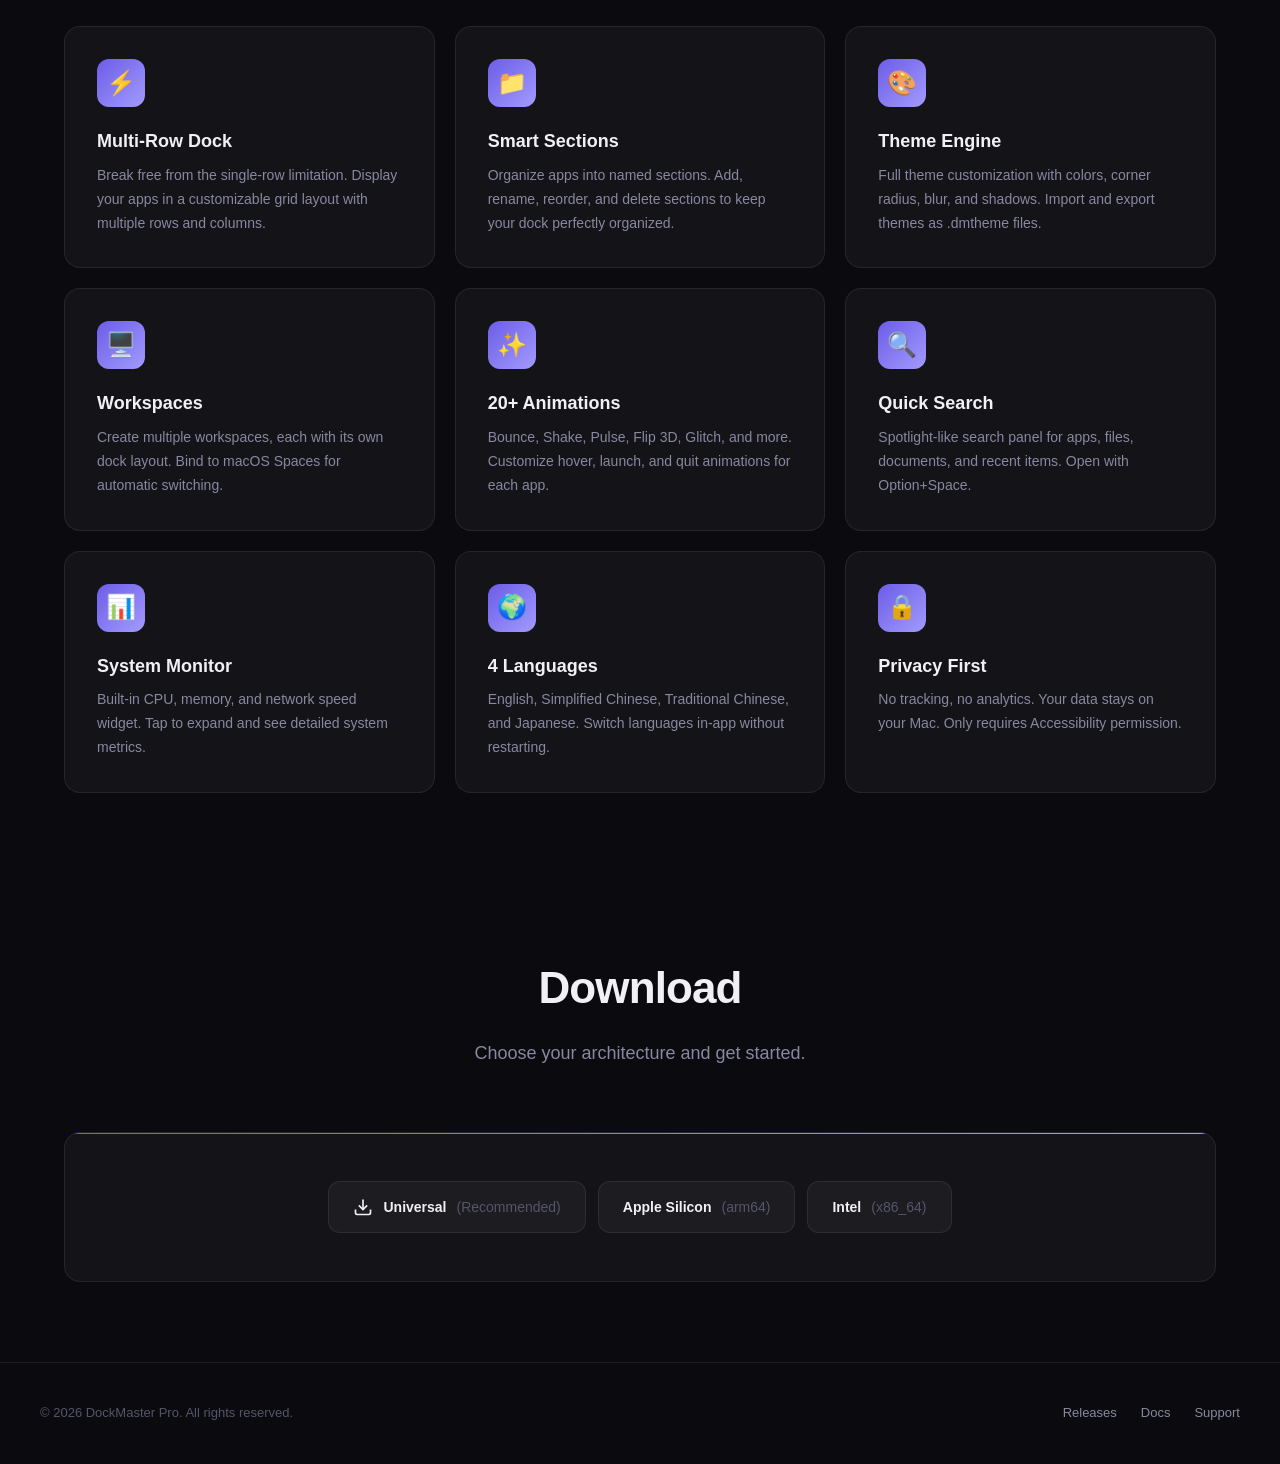
==== commit 34dc6fac: "docs: add v1.4.0 release notes and update to latest version" ====
--- a/index.html
+++ b/index.html
@@ -35,7 +35,7 @@
 <section class="hero">
     <div class="hero-badge">
         <span class="dot"></span>
-        v1.3.0 — Now Available
+        v1.4.0 — Now Available
     </div>
     <h1>Your Dock,<br><span class="gradient">Reimagined.</span></h1>
     <p>A powerful, customizable multi-row Dock replacement for macOS. Organize apps into sections, switch workspaces, and customize everything.</p>
@@ -134,14 +134,14 @@
     </div>
     <div class="download-card fade-in">
         <div class="download-options">
-            <a href="releases.html" class="download-btn">
+            <a href="https://github.com/devlive-community/DockMaster-Pro/releases/download/v1.4.0/DockMasterPro_v1.4.0_universal.zip" class="download-btn">
                 <svg width="20" height="20" viewBox="0 0 24 24" fill="none" stroke="currentColor" stroke-width="2"><path d="M21 15v4a2 2 0 0 1-2 2H5a2 2 0 0 1-2-2v-4"/><polyline points="7 10 12 15 17 10"/><line x1="12" y1="15" x2="12" y2="3"/></svg>
                 Universal <span class="arch">(Recommended)</span>
             </a>
-            <a href="releases.html" class="download-btn">
+            <a href="https://github.com/devlive-community/DockMaster-Pro/releases/download/v1.4.0/DockMasterPro_v1.4.0_arm64.zip" class="download-btn">
                 Apple Silicon <span class="arch">(arm64)</span>
             </a>
-            <a href="releases.html" class="download-btn">
+            <a href="https://github.com/devlive-community/DockMaster-Pro/releases/download/v1.4.0/DockMasterPro_v1.4.0_x86_64.zip" class="download-btn">
                 Intel <span class="arch">(x86_64)</span>
             </a>
         </div>
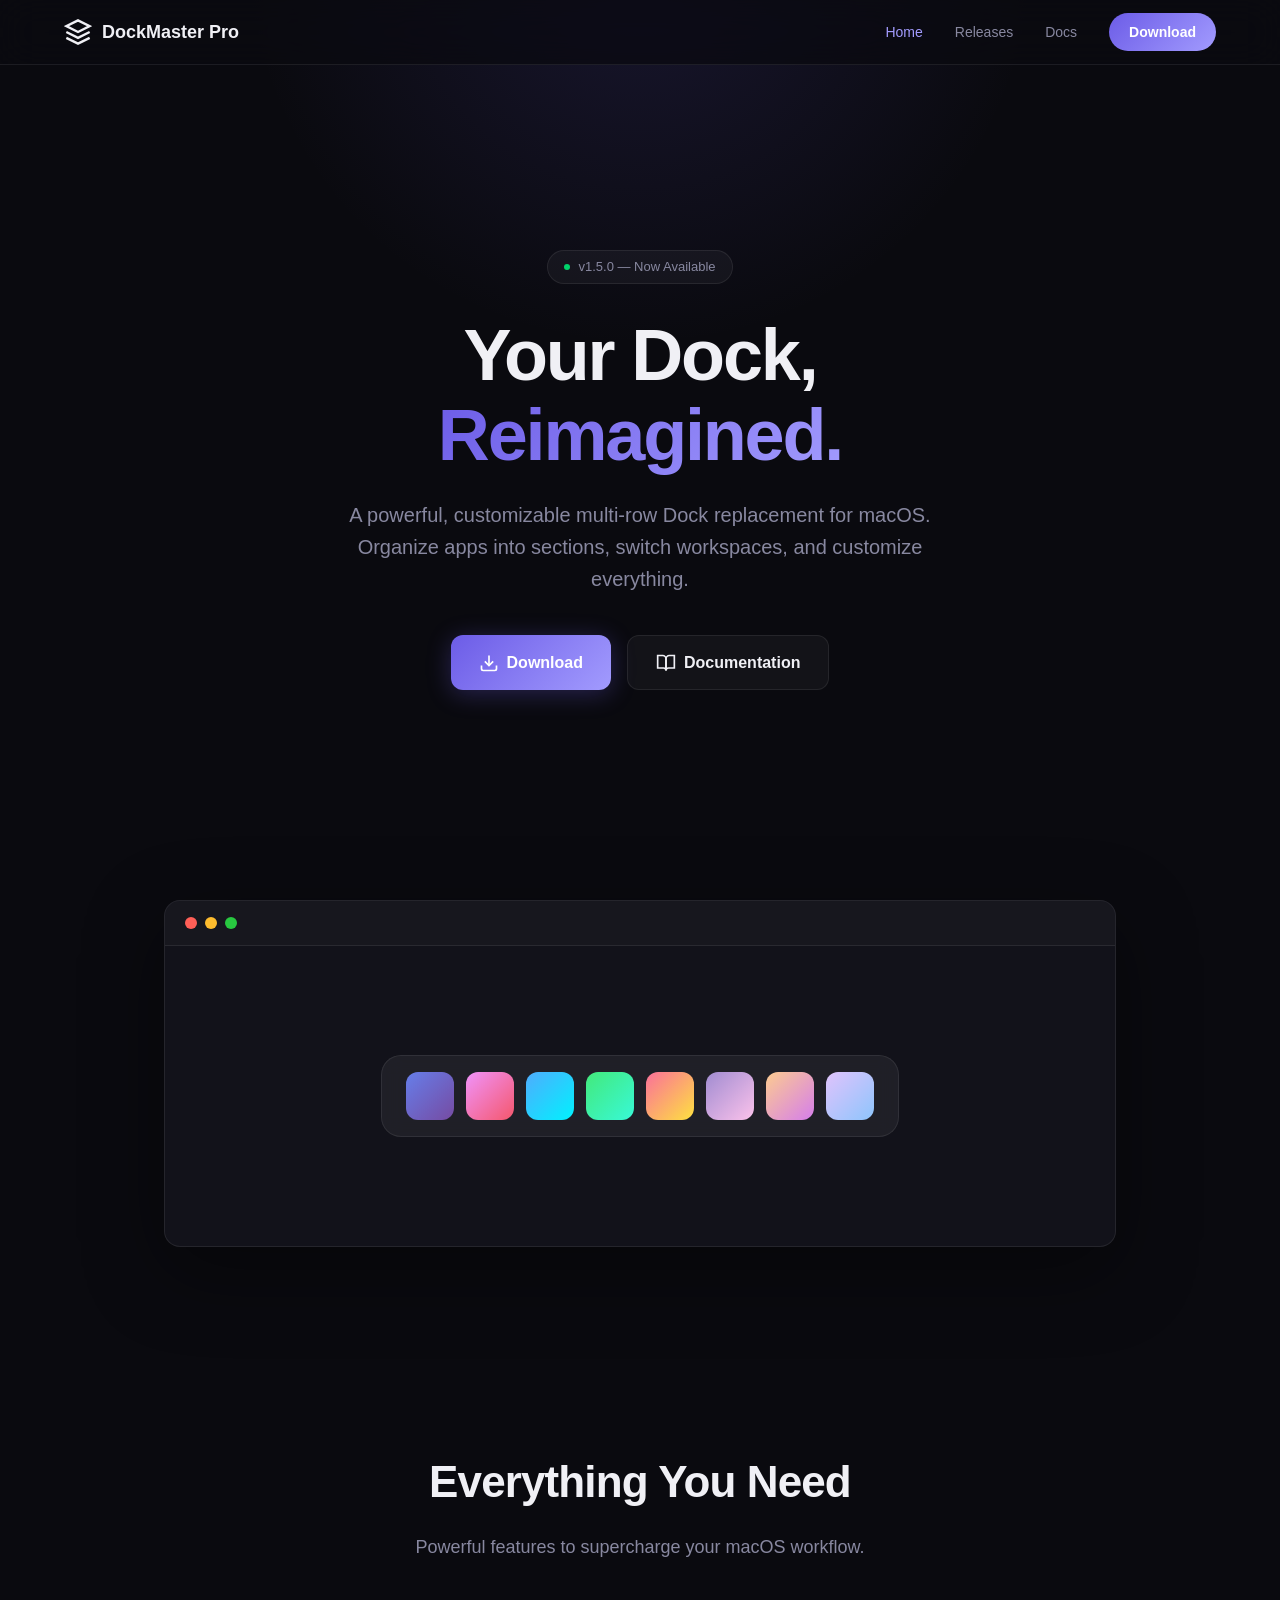
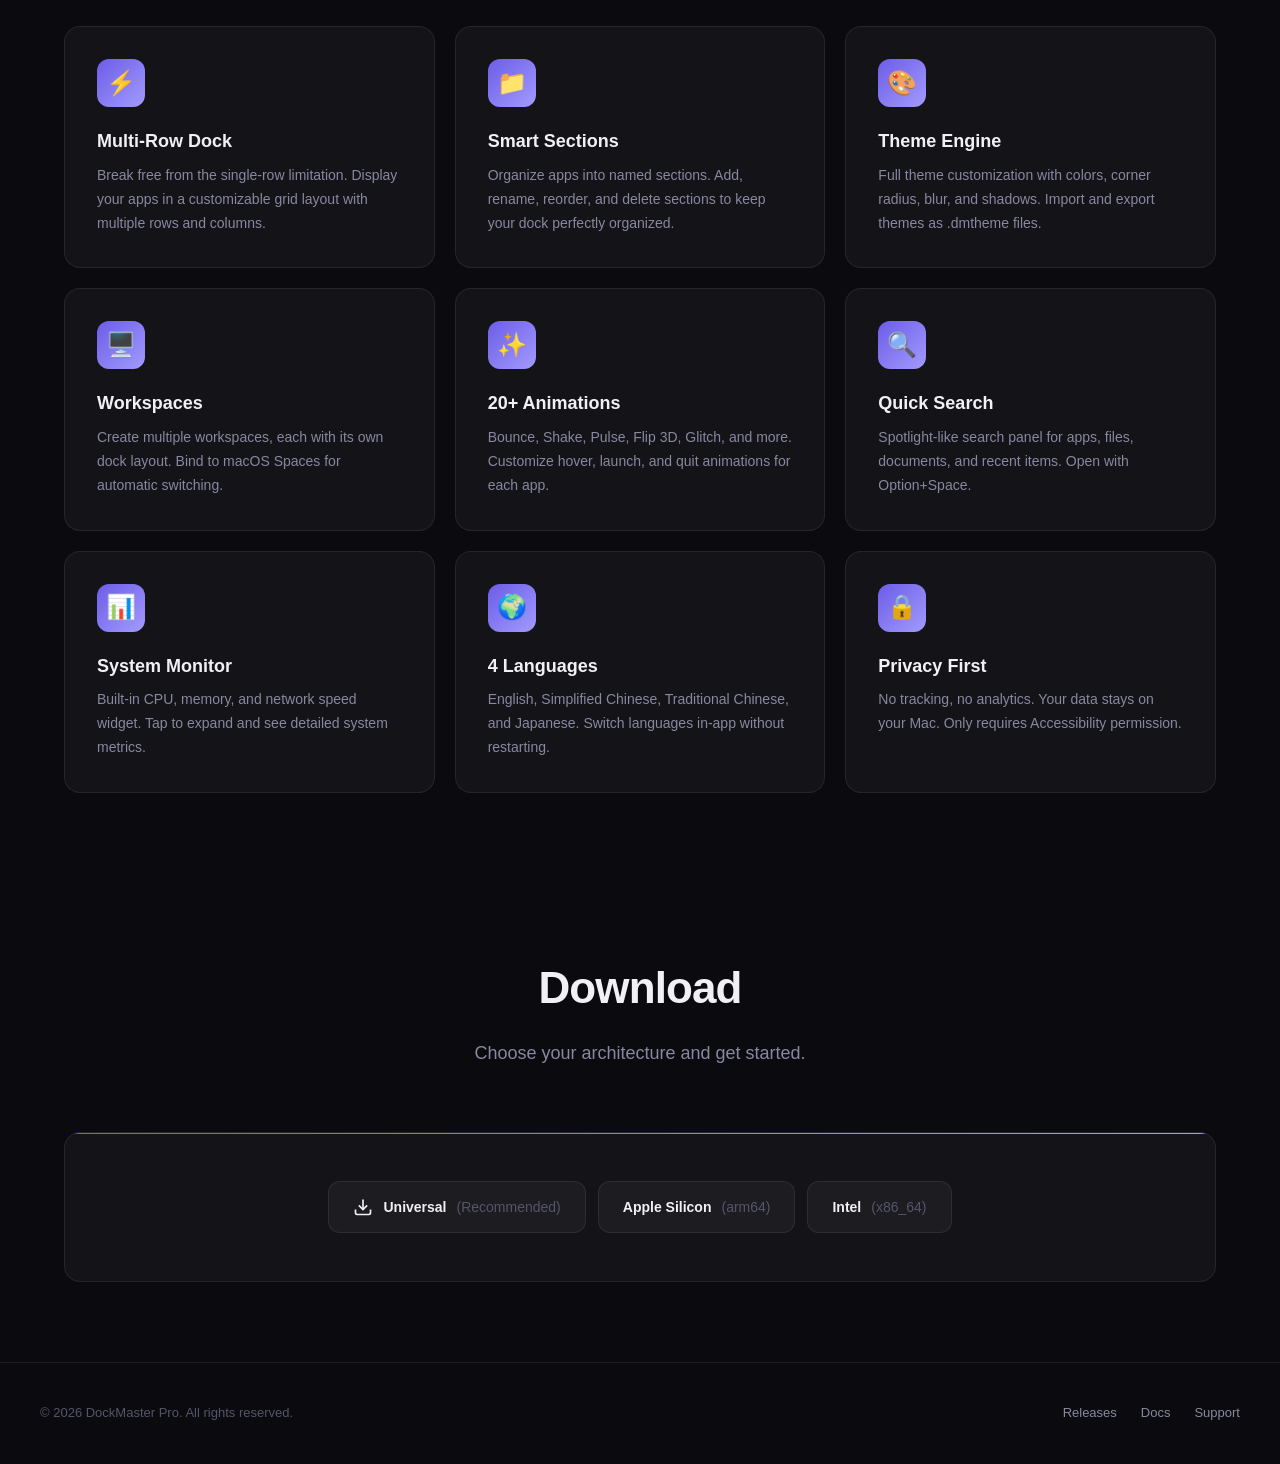
==== commit 61be42b2: "docs: add v1.5.0 release notes and update to latest version" ====
--- a/index.html
+++ b/index.html
@@ -35,7 +35,7 @@
 <section class="hero">
     <div class="hero-badge">
         <span class="dot"></span>
-        v1.4.0 — Now Available
+        v1.5.0 — Now Available
     </div>
     <h1>Your Dock,<br><span class="gradient">Reimagined.</span></h1>
     <p>A powerful, customizable multi-row Dock replacement for macOS. Organize apps into sections, switch workspaces, and customize everything.</p>
@@ -134,14 +134,14 @@
     </div>
     <div class="download-card fade-in">
         <div class="download-options">
-            <a href="https://github.com/devlive-community/DockMaster-Pro/releases/download/v1.4.0/DockMasterPro_v1.4.0_universal.zip" class="download-btn">
+            <a href="https://github.com/devlive-community/DockMaster-Pro/releases/download/v1.5.0/DockMasterPro_v1.5.0_universal.zip" class="download-btn">
                 <svg width="20" height="20" viewBox="0 0 24 24" fill="none" stroke="currentColor" stroke-width="2"><path d="M21 15v4a2 2 0 0 1-2 2H5a2 2 0 0 1-2-2v-4"/><polyline points="7 10 12 15 17 10"/><line x1="12" y1="15" x2="12" y2="3"/></svg>
                 Universal <span class="arch">(Recommended)</span>
             </a>
-            <a href="https://github.com/devlive-community/DockMaster-Pro/releases/download/v1.4.0/DockMasterPro_v1.4.0_arm64.zip" class="download-btn">
+            <a href="https://github.com/devlive-community/DockMaster-Pro/releases/download/v1.5.0/DockMasterPro_v1.5.0_arm64.zip" class="download-btn">
                 Apple Silicon <span class="arch">(arm64)</span>
             </a>
-            <a href="https://github.com/devlive-community/DockMaster-Pro/releases/download/v1.4.0/DockMasterPro_v1.4.0_x86_64.zip" class="download-btn">
+            <a href="https://github.com/devlive-community/DockMaster-Pro/releases/download/v1.5.0/DockMasterPro_v1.5.0_x86_64.zip" class="download-btn">
                 Intel <span class="arch">(x86_64)</span>
             </a>
         </div>
